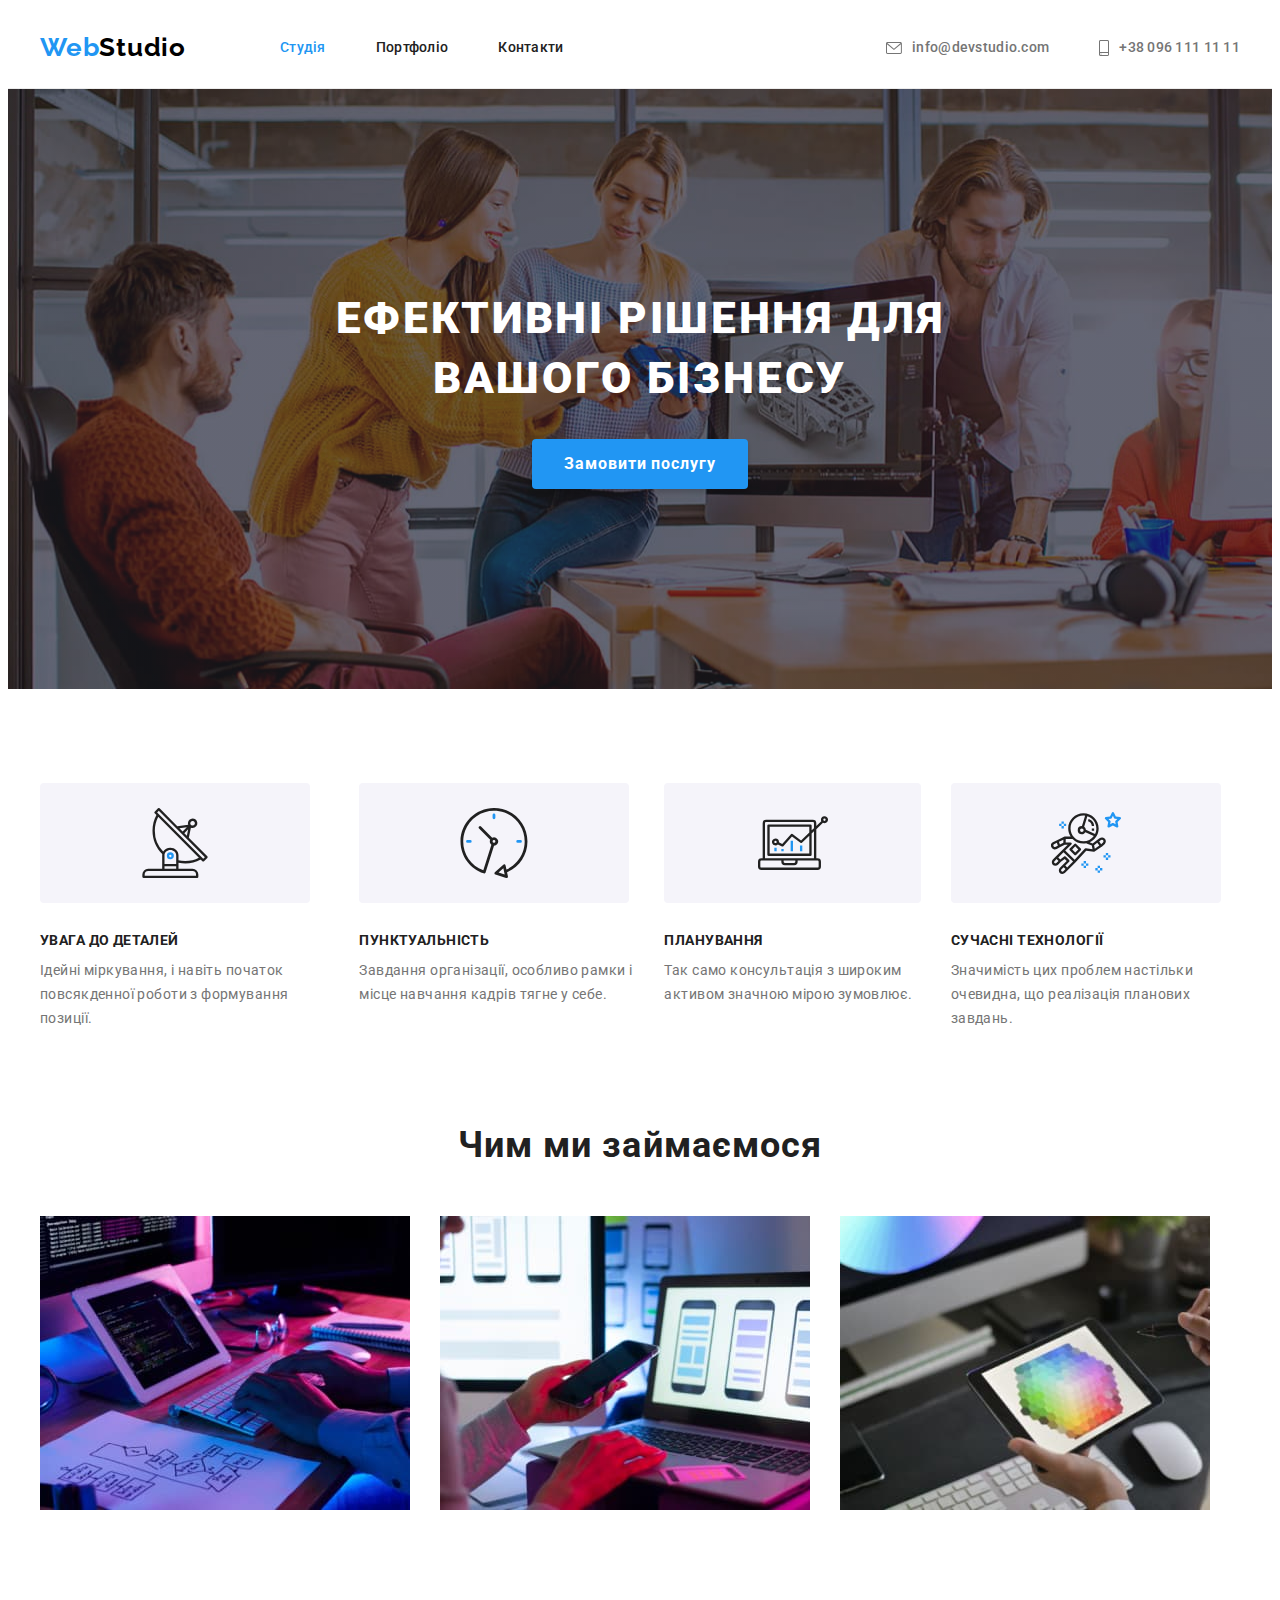
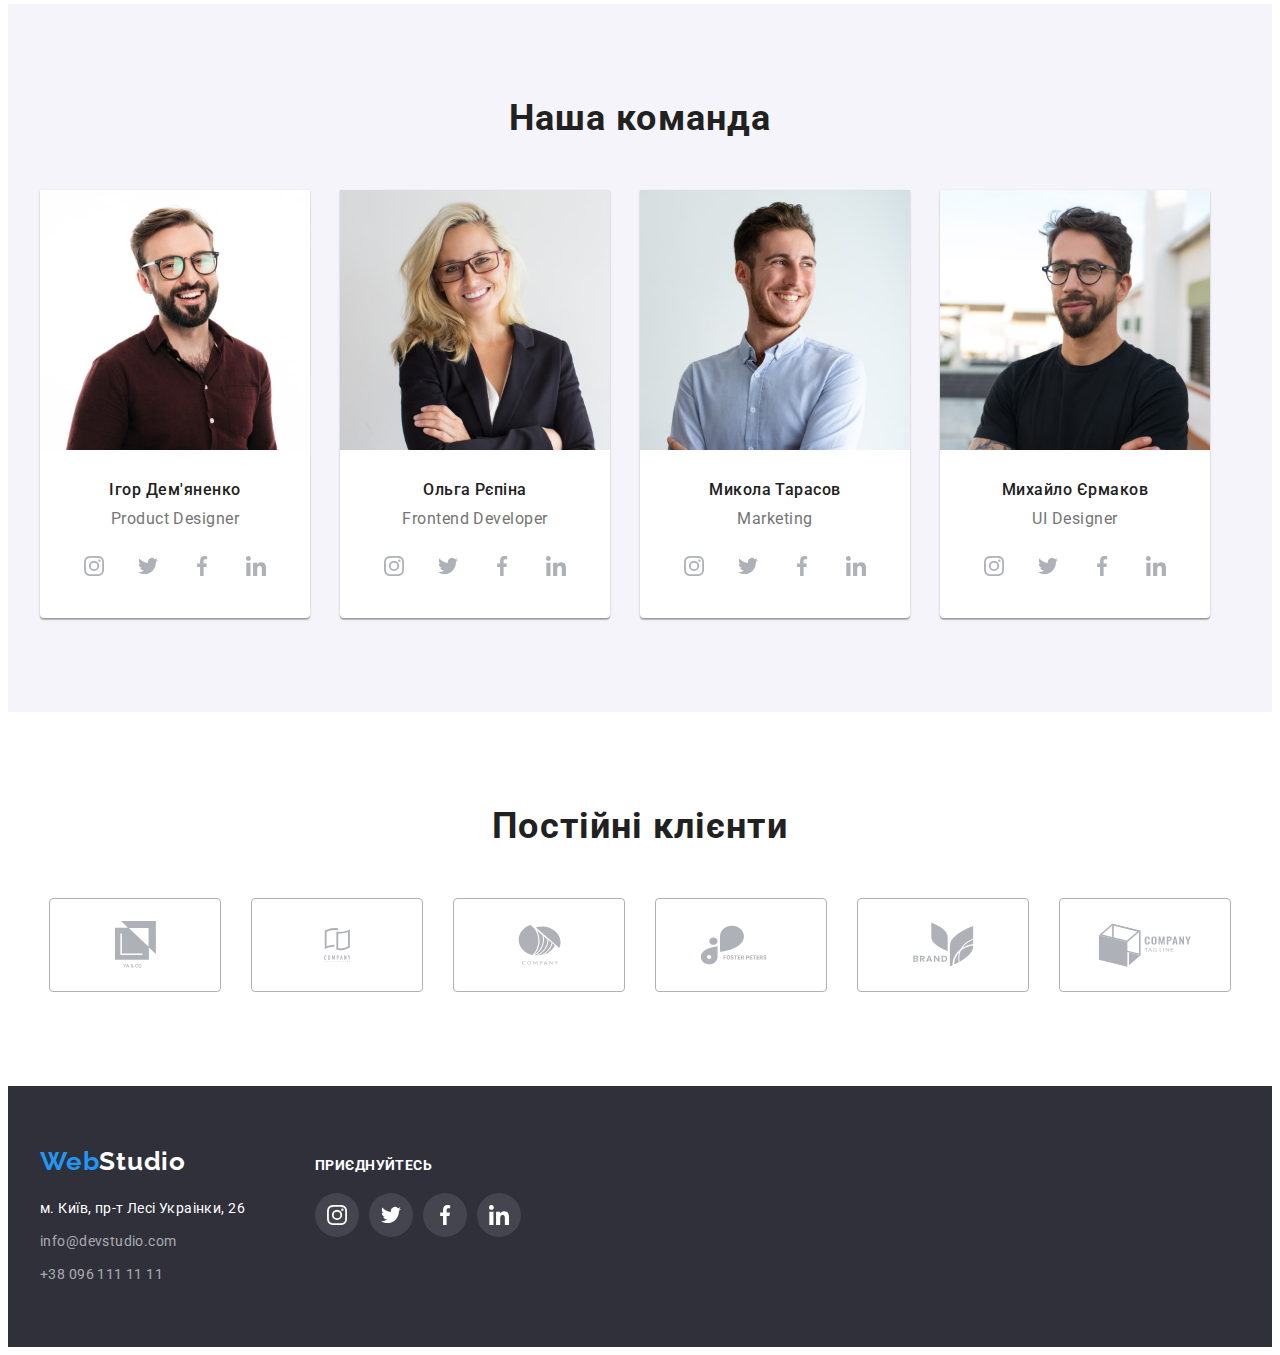
==== index.html @ 43984921 "Initial commit" ====
<!DOCTYPE html>
<html lang="uk">
  <head>
    <meta charset="UTF-8" />
    <meta http-equiv="X-UA-Compatible" content="IE=edge" />
    <meta name="viewport" content="width=device-width, initial-scale=1.0" />
    <link
      rel="stylesheet"
      href="https://cdnjs.cloudflare.com/ajax/libs/modern-normalize/1.1.0/modern-normalize.min.css"
      integrity="sha512-wpPYUAdjBVSE4KJnH1VR1HeZfpl1ub8YT/NKx4PuQ5NmX2tKuGu6U/JRp5y+Y8XG2tV+wKQpNHVUX03MfMFn9Q=="
      crossorigin="anonymous"
      referrerpolicy="no-referrer"
    />
    <link rel="preconnect" href="https://fonts.googleapis.com" />
    <link rel="preconnect" href="https://fonts.gstatic.com" crossorigin />
    <link
      href="https://fonts.googleapis.com/css2?family=Raleway:wght@700&family=Roboto:wght@400;500;700&display=swap"
      rel="stylesheet"
    />

    <link rel="stylesheet" href="css/styles.css" />
    <title>Portfolio</title>
  </head>
  <body>
    <header class="header">
      <div class="container">
        <div class="header-container">
          <nav class="nav">
            <a href="./index.html" class="logo logo-header">
              Web<span class="header-logo-text">Studio</span>
            </a>
            <ul class="nav-list">
              <li class="nav-item">
                <a href="./index.html" class="nav-link nav-link-current"
                  >Студія</a
                >
              </li>
              <li class="nav-item">
                <a href="./portfolio.html" class="nav-link">Портфоліо</a>
              </li>
              <li class="nav-item">
                <a href="#" class="nav-link">Контакти</a>
              </li>
            </ul>
          </nav>
          <ul class="header-contacts nav-list">
            <li class="nav-item">
              <a href="mailto:info@devstudio.com" class="nav-contacts-email">
                <svg class="icon-contacts" width="16" height="12">
                  <use href="./images/icons.svg#icon-envelope"></use>
                </svg>
                info@devstudio.com
              </a>
            </li>
            <li class="nav-item">
              <a href="tel:+380961111111" class="nav-contacts-tel">
                <svg class="icon-contacts" width="10" height="16">
                  <use href="./images/icons.svg#icon-smartphone"></use>
                </svg>
                +38 096 111 11 11
              </a>
            </li>
          </ul>
        </div>
      </div>
    </header>
    <main>
      <section class="hero">
        <div class="hero-wrap section">
          <div class="container">
            <div class="hero-container">
              <h1 class="hero-title">Ефективні рішення для вашого бізнесу</h1>
              <button type="button" class="hero-button">
                Замовити послугу
              </button>
            </div>
          </div>
        </div>
      </section>
      <section class="advantages section">
        <div class="container">
          <h2 class="visually-hidden">Наші переваги</h2>
          <ul class="advantages-list">
            <li class="advantages-item">
              <div class="wrap-icon">
                <svg class="advantages-icon" width="70px" height="70px">
                  <use href="./images/icons.svg#icon-antenna"></use>
                </svg>
              </div>
              <h3 class="advantages-subtitle">УВАГА ДО ДЕТАЛЕЙ</h3>
              <p class="advantages-description">
                Ідейні міркування, і навіть початок повсякденної роботи з
                формування позиції.
              </p>
            </li>
            <li class="advantages-item">
              <div class="wrap-icon">
                <svg class="advantages-icon" width="70px" height="70px">
                  <use href="./images/icons.svg#icon-clock"></use>
                </svg>
              </div>
              <h3 class="advantages-subtitle">ПУНКТУАЛЬНІСТЬ</h3>
              <p class="advantages-description">
                Завдання організації, особливо рамки і місце навчання кадрів
                тягне у себе.
              </p>
            </li>
            <li class="advantages-item">
              <div class="wrap-icon">
                <svg class="advantages-icon" width="70px" height="70px">
                  <use href="./images/icons.svg#icon-diagram"></use>
                </svg>
              </div>
              <h3 class="advantages-subtitle">ПЛАНУВАННЯ</h3>
              <p class="advantages-description">
                Так само консультація з широким активом значною мірою зумовлює.
              </p>
            </li>
            <li class="advantages-item">
              <div class="wrap-icon">
                <svg class="advantages-icon" width="70px" height="70px">
                  <use href="./images/icons.svg#icon-astronaut"></use>
                </svg>
              </div>
              <h3 class="advantages-subtitle">СУЧАСНІ ТЕХНОЛОГІЇ</h3>
              <p class="advantages-description">
                Значимість цих проблем настільки очевидна, що реалізація
                планових завдань.
              </p>
            </li>
          </ul>
        </div>
      </section>
      <section class="services section">
        <div class="container">
          <h2 class="services-title">Чим ми займаємося</h2>
          <ul class="services-list">
            <li class="services-item">
              <img src="images/box-1.jpg" alt="our services" width="370" />
            </li>
            <li class="services-item">
              <img src="images/box-2.jpg" alt="our services" width="370" />
            </li>
            <li class="services-item">
              <img src="images/box-3.jpg" alt="our services" width="370" />
            </li>
          </ul>
        </div>
      </section>
      <section class="team section">
        <div class="container">
          <h2 class="team-title">Наша команда</h2>
          <ul class="team-list">
            <li class="team-item">
              <img
                class="team-member-picture"
                src="images/Igor.jpg"
                alt="Ігор Дем'яненко"
                width="270"
              />
              <div class="team-wrap">
                <h3 class="team-member">Ігор Дем'яненко</h3>
                <p class="team-member-position">Product Designer</p>
                <ul class="team-social">
                  <li class="team-social__item">
                    <a class="team-social__link" href="#" target="_blank">
                      <svg class="team-icon" height="20" width="20">
                        <use href="./images/icons.svg#icon-instagram"></use>
                      </svg>
                    </a>
                  </li>
                  <li class="team-social__item">
                    <a class="team-social__link" href="#" target="_blank">
                      <svg class="team-icon" height="20" width="20">
                        <use href="./images/icons.svg#icon-twitter"></use>
                      </svg>
                    </a>
                  </li>
                  <li class="team-social__item">
                    <a class="team-social__link" href="#" target="_blank">
                      <svg class="team-icon" height="20" width="20">
                        <use href="./images/icons.svg#icon-facebook"></use>
                      </svg>
                    </a>
                  </li>
                  <li class="team-social__item">
                    <a class="team-social__link" href="#" target="_blank">
                      <svg class="team-icon" height="20" width="20">
                        <use href="./images/icons.svg#icon-linkedin"></use>
                      </svg>
                    </a>
                  </li>
                </ul>
              </div>
            </li>
            <li class="team-item">
              <img
                class="team-member-picture"
                src="images/Olga.jpg"
                alt="Ольга Рєпіна"
                width="270"
              />
              <div class="team-wrap">
                <h3 class="team-member">Ольга Рєпіна</h3>
                <p class="team-member-position">Frontend Developer</p>
                <ul class="team-social">
                  <li class="team-social__item">
                    <a class="team-social__link" href="#" target="_blank">
                      <svg class="team-icon" height="20" width="20">
                        <use href="./images/icons.svg#icon-instagram"></use>
                      </svg>
                    </a>
                  </li>
                  <li class="team-social__item">
                    <a class="team-social__link" href="#" target="_blank">
                      <svg class="team-icon" height="20" width="20">
                        <use href="./images/icons.svg#icon-twitter"></use>
                      </svg>
                    </a>
                  </li>
                  <li class="team-social__item">
                    <a class="team-social__link" href="#" target="_blank">
                      <svg class="team-icon" height="20" width="20">
                        <use href="./images/icons.svg#icon-facebook"></use>
                      </svg>
                    </a>
                  </li>
                  <li class="team-social__item">
                    <a class="team-social__link" href="#" target="_blank">
                      <svg class="team-icon" height="20" width="20">
                        <use href="./images/icons.svg#icon-linkedin"></use>
                      </svg>
                    </a>
                  </li>
                </ul>
              </div>
            </li>
            <li class="team-item">
              <img
                class="team-member-picture"
                src="images/Mykola.jpg"
                alt="Микола Тарасов"
                width="270"
              />
              <div class="team-wrap">
                <h3 class="team-member">Микола Тарасов</h3>
                <p class="team-member-position">Marketing</p>
                <ul class="team-social">
                  <li class="team-social__item">
                    <a class="team-social__link" href="#" target="_blank">
                      <svg class="team-icon" height="20" width="20">
                        <use href="./images/icons.svg#icon-instagram"></use>
                      </svg>
                    </a>
                  </li>
                  <li class="team-social__item">
                    <a class="team-social__link" href="#" target="_blank">
                      <svg class="team-icon" height="20" width="20">
                        <use href="./images/icons.svg#icon-twitter"></use>
                      </svg>
                    </a>
                  </li>
                  <li class="team-social__item">
                    <a class="team-social__link" href="#" target="_blank">
                      <svg class="team-icon" height="20" width="20">
                        <use href="./images/icons.svg#icon-facebook"></use>
                      </svg>
                    </a>
                  </li>
                  <li class="team-social__item">
                    <a class="team-social__link" href="#" target="_blank">
                      <svg class="team-icon" height="20" width="20">
                        <use href="./images/icons.svg#icon-linkedin"></use>
                      </svg>
                    </a>
                  </li>
                </ul>
              </div>
            </li>
            <li class="team-item">
              <img
                class="team-member-picture"
                src="images/Mykhailo.jpg"
                alt="Михайло Єрмаков"
                width="270"
              />
              <div class="team-wrap">
                <h3 class="team-member">Михайло Єрмаков</h3>
                <p class="team-member-position">UI Designer</p>
                <ul class="team-social">
                  <li class="team-social__item">
                    <a class="team-social__link" href="#" target="_blank">
                      <svg class="team-icon" height="20" width="20">
                        <use href="./images/icons.svg#icon-instagram"></use>
                      </svg>
                    </a>
                  </li>
                  <li class="team-social__item">
                    <a class="team-social__link" href="#" target="_blank">
                      <svg class="team-icon" height="20" width="20">
                        <use href="./images/icons.svg#icon-twitter"></use>
                      </svg>
                    </a>
                  </li>
                  <li class="team-social__item">
                    <a class="team-social__link" href="#" target="_blank">
                      <svg class="team-icon" height="20" width="20">
                        <use href="./images/icons.svg#icon-facebook"></use>
                      </svg>
                    </a>
                  </li>
                  <li class="team-social__item">
                    <a class="team-social__link" href="#" target="_blank">
                      <svg class="team-icon" height="20" width="20">
                        <use href="./images/icons.svg#icon-linkedin"></use>
                      </svg>
                    </a>
                  </li>
                </ul>
              </div>
            </li>
          </ul>
        </div>
      </section>
      <section class="clients section">
        <div class="container">
          <h2 class="clients-title">Постійні клієнти</h2>
          <ul class="clients-list">
            <li class="clients-item">
              <a class="clients-link" href="#" target="_blank">
                <svg class="clients-icon" width="41px" height="47px">
                  <use href="./images/icons.svg#icon-logo-1"></use>
                </svg>
              </a>
            </li>
            <li class="clients-item">
              <a class="clients-link" href="#" target="_blank">
                <svg class="clients-icon" width="39px" height="34px">
                  <use href="./images/icons.svg#icon-logo-2"></use>
                </svg>
              </a>
            </li>
            <li class="clients-item">
              <a class="clients-link" href="#" target="_blank">
                <svg class="clients-icon" width="43px" height="43px">
                  <use href="./images/icons.svg#icon-logo-3"></use>
                </svg>
              </a>
            </li>
            <li class="clients-item">
              <a class="clients-link" href="#" target="_blank">
                <svg class="clients-icon" width="85px" height="40px">
                  <use href="./images/icons.svg#icon-logo-4"></use>
                </svg>
              </a>
            </li>
            <li class="clients-item">
              <a class="clients-link" href="#" target="_blank">
                <svg class="clients-icon" width="63px" height="45px">
                  <use href="./images/icons.svg#icon-logo-5"></use>
                </svg>
              </a>
            </li>
            <li class="clients-item">
              <a class="clients-link" href="#" target="_blank">
                <svg class="clients-icon" width="94px" height="44px">
                  <use href="./images/icons.svg#icon-logo-6"></use>
                </svg>
              </a>
            </li>
          </ul>
        </div>
      </section>
    </main>
    <footer class="footer">
      <div class="container">
        <div class="footer-wrap">
          <div class="address-wrap">
            <a href="./index.html" class="logo">
              Web<span class="footer-logo-text">Studio</span>
            </a>
            <address class="address">
              <ul class="address-list">
                <li class="address-item">
                  <a
                    href="https://goo.gl/maps/CPtrU1FHBa2aNyZL9"
                    target="_blank"
                    rel="noopener noreferrer nofollow"
                    class="address-link"
                    >м. Київ, пр-т Лесі Украінки, 26</a
                  >
                </li>
                <li class="address-item">
                  <a href="mailto:info@devstudio.com" class="address-link-email"
                    >info@devstudio.com</a
                  >
                </li>
                <li class="address-item">
                  <a href="tel:+380961111111" class="address-link-tel"
                    >+38 096 111 11 11</a
                  >
                </li>
              </ul>
            </address>
          </div>
          <div class="subscribe">
            <p class="subscribe-subtitle">приєднуйтесь</p>
            <ul class="footer-social">
              <li class="footer-social__item">
                <a class="footer-social__link" href="#" target="_blank">
                  <svg class="footer-social__icon" height="20" width="20">
                    <use href="./images/icons.svg#icon-instagram"></use>
                  </svg>
                </a>
              </li>
              <li class="footer-social__item">
                <a class="footer-social__link" href="#" target="_blank">
                  <svg class="footer-social__icon" height="20" width="20">
                    <use href="./images/icons.svg#icon-twitter"></use>
                  </svg>
                </a>
              </li>
              <li class="footer-social__item">
                <a class="footer-social__link" href="#" target="_blank">
                  <svg class="footer-social__icon" height="20" width="20">
                    <use href="./images/icons.svg#icon-facebook"></use>
                  </svg>
                </a>
              </li>
              <li class="footer-social__item">
                <a class="footer-social__link" href="#" target="_blank">
                  <svg class="footer-social__icon" height="20" width="20">
                    <use href="./images/icons.svg#icon-linkedin"></use>
                  </svg>
                </a>
              </li>
            </ul>
          </div>
        </div>
      </div>
    </footer>
  </body>
</html>
---- css/styles.css ----
:root {
  --logo-color: #000;
  --text-color: #212121;
  --link-color: #2196f3;
  --button-color: #188ce8;
  --primary-white-color: #ffffff;
  --primary-text-color: #757575;
  --primary-background-color: #f5f4fa;
  --secondary-backgroung-color: #2f303a;

  /* icons colors */
  --icons-color: #afb1b8;
  --icons-bg-color: #2196f3;
  --icons-hover-color: #fff;

  /*  */
  --items: 3;
  --indent: 30px;
}

ul {
  list-style: none;
  padding: 0;
  margin: 0;
}
a {
  text-decoration: none;
  color: inherit;
}
h1,
h2,
h3,
h4,
h5,
h6 {
  margin: 0;
}
p {
  margin: 0;
}
address {
  font-style: normal;
}
button {
  font-family: inherit;
  padding: 0;
  margin: 0;
}
img {
  display: block;
  max-width: 100%;
  height: auto;
}

/* Body */
body {
  color: var(--text-color);
  background-color: var(--primary-white-color);
  font-family: "Roboto", sans-serif;
}

.container {
  max-width: 1200px;
  width: 100%;
  margin-left: auto;
  margin-right: auto;
  padding-left: 15px;
  padding-right: 15px;
}

.section {
  padding-top: 94px;
  padding-bottom: 94px;
}

/* header for index.html and portfolio.html */
.header {
  border-bottom: 1px solid #ececec;
}

.header-container {
  display: flex;
  align-items: center;
}

/* logo */

.logo-header {
  margin-right: 94px;
  padding-top: 24px;
  padding-bottom: 25px;
}

.logo {
  font-family: "Raleway", sans-serif;
  font-weight: 700;
  font-size: 26px;
  line-height: 1.2;
  letter-spacing: 0.03em;
  text-decoration: none;
  color: var(--link-color);
}
.header-logo-text {
  color: var(--logo-color);
}

/* navigation  */
.nav {
  display: flex;
  align-items: center;
}

.nav-list {
  display: flex;
}

.nav-item:not(:last-child) {
  margin-right: 50px;
}

.nav-item a:hover,
.nav-item a:focus {
  color: var(--link-color);
}

.nav-link {
  display: inline-block;
  padding-top: 32px;
  padding-bottom: 32px;

  font-weight: 500;
  font-size: 14px;
  line-height: 1.14;
  letter-spacing: 0.02em;
  text-decoration: none;
  color: var(--text-color);
}

.nav-link-current {
  color: #2196f3;
}

/* header contacts */
.header-contacts {
  margin-left: auto;
}

.nav-contacts-email,
.nav-contacts-tel {
  display: flex;
  align-items: center;
  padding-top: 32px;
  padding-bottom: 32px;
  font-weight: 500;
  font-size: 14px;
  line-height: 1.14;
  letter-spacing: 0.02em;
  text-decoration: none;
  color: var(--primary-text-color);
}

.icon-contacts {
  margin-right: 10px;
  fill: currentColor;
}

/* index.html main */

/* section 1 - hero */

.hero-wrap {
  max-width: 1600px;
  margin-left: auto;
  margin-right: auto;
  background: linear-gradient(
      to right,
      rgba(47, 48, 58, 0.4),
      rgba(47, 48, 58, 0.4)
    ),
    url(../images/bg-img.jpg), var(--secondary-backgroung-color);
}

.hero .section {
  padding-top: 200px;
  padding-bottom: 200px;
}

.hero-container {
  max-width: 700px;
  margin-left: auto;
  margin-right: auto;
  text-align: center;
}

.hero-title {
  font-size: 44px;
  font-weight: 900;
  line-height: 1.36;
  letter-spacing: 0.06em;
  text-align: center;
  text-transform: uppercase;
  color: var(--primary-white-color);
  margin-bottom: 30px;
}

.hero-button {
  width: 216px;
  height: 50px;
  background: var(--link-color);
  box-shadow: 0px 4px 4px rgba(0, 0, 0, 0.15);
  border: none;
  border-radius: 4px;
  font-size: 16px;
  font-weight: 700;
  line-height: 1.88;
  letter-spacing: 0.06em;
  text-align: center;
  color: var(--primary-white-color);
  cursor: pointer;
}

.hero-button:hover,
.hero-button:focus {
  background: var(--button-color);
}

/* section 2 - advantages */
.visually-hidden {
  position: absolute;
  white-space: nowrap;
  width: 1px;
  height: 1px;
  overflow: hidden;
  border: 0;
  padding: 0;
  clip: rect(0 0 0 0);
  clip-path: inset(50%);
  margin: -1px;
}

.advantages-list {
  display: flex;
  gap: 30px;
}

/* .advantages-item:not(:last-child) {
  margin-right: 30px;
} */

.advantages .wrap-icon {
  display: flex;
  justify-content: center;
  align-items: center;
  max-width: 270px;
  height: 120px;
  background-color: #f5f4fa;
  border-radius: 4px;
  margin-bottom: 30px;
}

.advantages-subtitle {
  font-size: 14px;
  font-weight: 700;
  line-height: 1.14;
  letter-spacing: 0.03em;
  text-align: left;
  margin-bottom: 10px;
}

.advantages-description {
  font-size: 14px;
  line-height: 1.71;
  letter-spacing: 0.03em;
  color: var(--primary-text-color);
}

/* section 3 - services */
.services.section {
  padding-top: 0;
}
.services-title,
.team-title,
.clients-title {
  font-weight: 700;
  font-size: 36px;
  line-height: 1.16;
  text-align: center;
  letter-spacing: 0.03em;
}

.services-title {
  margin-bottom: 50px;
}

.services-list {
  display: flex;
}

.services-item:not(:last-child) {
  margin-right: 30px;
}

/* section 4 - team */
.team {
  background: var(--primary-background-color);
}

.team-title {
  margin-bottom: 50px;
}
.team-list {
  display: flex;
}

.team-item {
  background-color: #ffffff;
  box-shadow: 0px 1px 3px rgba(0, 0, 0, 0.12), 0px 1px 1px rgba(0, 0, 0, 0.14),
    0px 2px 1px rgba(0, 0, 0, 0.2);
  border-radius: 0px 0px 4px 4px;
}

.team-item:not(:last-child) {
  margin-right: 30px;
}

.team-wrap {
  padding-top: 30px;
  padding-bottom: 30px;
}

.team-member {
  font-weight: 500;
  font-size: 16px;
  line-height: 1.19;
  text-align: center;
  letter-spacing: 0.03em;
  margin-bottom: 10px;
}

.team-member-position {
  margin-bottom: 16px;
  font-size: 16px;
  line-height: 1.19;
  text-align: center;
  letter-spacing: 0.03em;
  color: var(--primary-text-color);
}

.team-social {
  display: flex;
  justify-content: center;
}

.team-social__item:not(:last-child) {
  margin-right: 10px;
}

.team-social__link {
  display: flex;
  justify-content: center;
  align-items: center;
  width: 44px;
  height: 44px;
  border-radius: 50%;
  color: var(--icons-color);
}

.team-social__link:hover,
.team-social__link:focus {
  background-color: var(--icons-bg-color);
  color: var(--icons-hover-color);
}

.team-icon {
  fill: currentColor;
}

/* section 5 - our clients */

.clients-list {
  display: flex;
  justify-content: center;
  gap: 30px;
}

.clients-title {
  margin-bottom: 50px;
}

.clients-link {
  display: flex;
  justify-content: center;
  align-items: center;
  width: 170px;
  height: 92px;
  color: var(--icons-color);
  border: 1px solid #afb1b8;
  border-radius: 4px;
}

.clients-link:hover,
.clients-link:focus {
  color: var(--icons-bg-color);
  border: 1px solid var(--icons-bg-color);
}

.clients-icon {
  fill: currentColor;
}

/* footer for index.html and portfolio.html */

.footer {
  background-color: var(--secondary-backgroung-color);
  padding-top: 60px;
  padding-bottom: 60px;
}

.footer-wrap {
  display: flex;
  align-items: baseline;
}

.footer .address-wrap {
  margin-right: 70px;
}

.footer .logo {
  display: inline-block;
  margin-bottom: 20px;
}

.footer-logo-text {
  color: var(--primary-white-color);
}

.address-item:not(:last-child) {
  margin-bottom: 9px;
}

.address-link {
  font-size: 14px;
  line-height: 1.71;
  letter-spacing: 0.03em;
  color: var(--primary-white-color);
  text-decoration: none;
  font-style: normal;
}

.address-link-email,
.address-link-tel {
  font-size: 14px;
  line-height: 1.71;
  letter-spacing: 0.03em;
  color: rgba(255, 255, 255, 0.6);
  text-decoration: none;
  font-style: normal;
}

.address-item a:hover,
.address-item a:focus {
  color: var(--link-color);
}

/* footer - subscribe */

.footer .subscribe-subtitle {
  font-family: "Roboto";
  font-weight: 700;
  font-size: 14px;
  line-height: 16px;
  letter-spacing: 0.03em;
  text-transform: uppercase;
  color: var(--primary-white-color);
  margin-bottom: 20px;
}

.footer-social {
  display: flex;
  justify-content: center;
}

.footer-social__item:not(:last-child) {
  margin-right: 10px;
}

.footer-social__link {
  display: flex;
  justify-content: center;
  align-items: center;
  width: 44px;
  height: 44px;
  border-radius: 50%;
  color: var(--primary-white-color);
  background: rgba(255, 255, 255, 0.1);
}

.footer-social__link:hover,
.footer-social__link:focus {
  background-color: var(--icons-bg-color);
  color: var(--icons-hover-color);
}

.footer-social__icon {
  fill: currentColor;
}

/*  */
/* portfolio.html styles  */
/*  */

/* portfolio filter */

.filter {
  display: flex;
  justify-content: center;
  margin-bottom: 50px;
}

.filter-item:not(:last-child) {
  margin-right: 8px;
}

.filter-button {
  font-family: inherit;
  background: var(--primary-background-color);
  border: none;
  border-radius: 4px;
  font-weight: 500;
  font-size: 16px;
  line-height: 1.63;
  text-align: center;
  letter-spacing: 0.03em;
  cursor: pointer;
  padding: 6px 22px;
}

.filter-button:hover,
.filter-button:focus {
  color: var(--primary-white-color);
  background: var(--link-color);
  box-shadow: 0px 3px 1px rgba(0, 0, 0, 0.1), 0px 1px 2px rgba(0, 0, 0, 0.08),
    0px 2px 2px rgba(0, 0, 0, 0.12);
  border-radius: 4px;
}

/* portfolio examples */

.portfolio-examples {
  display: flex;
  flex-wrap: wrap;
  gap: var(--indent);
}
.portfolio-item {
  flex-basis: calc((100% - var(--indent) * (var(--items)-1)) / var(--items));
}
.portfolio-item:hover,
.portfolio-item:focus {
  background: var(--primary-white-color);
  box-shadow: 0px 1px 1px rgba(0, 0, 0, 0.12), 0px 4px 4px rgba(0, 0, 0, 0.06),
    1px 4px 6px rgba(0, 0, 0, 0.16);
}

.portfolio-text {
  padding-top: 20px;
  padding-bottom: 20px;
  padding-left: 24px;
  border: 1px solid #eeeeee;
}

.portfolio-subtitle {
  font-weight: 700;
  font-size: 18px;
  line-height: 2;
  letter-spacing: 0.06em;
  margin-bottom: 4px;
}

.portfolio-description {
  font-size: 16px;
  line-height: 1.88;
  letter-spacing: 0.03em;
  color: var(--primary-text-color);
}
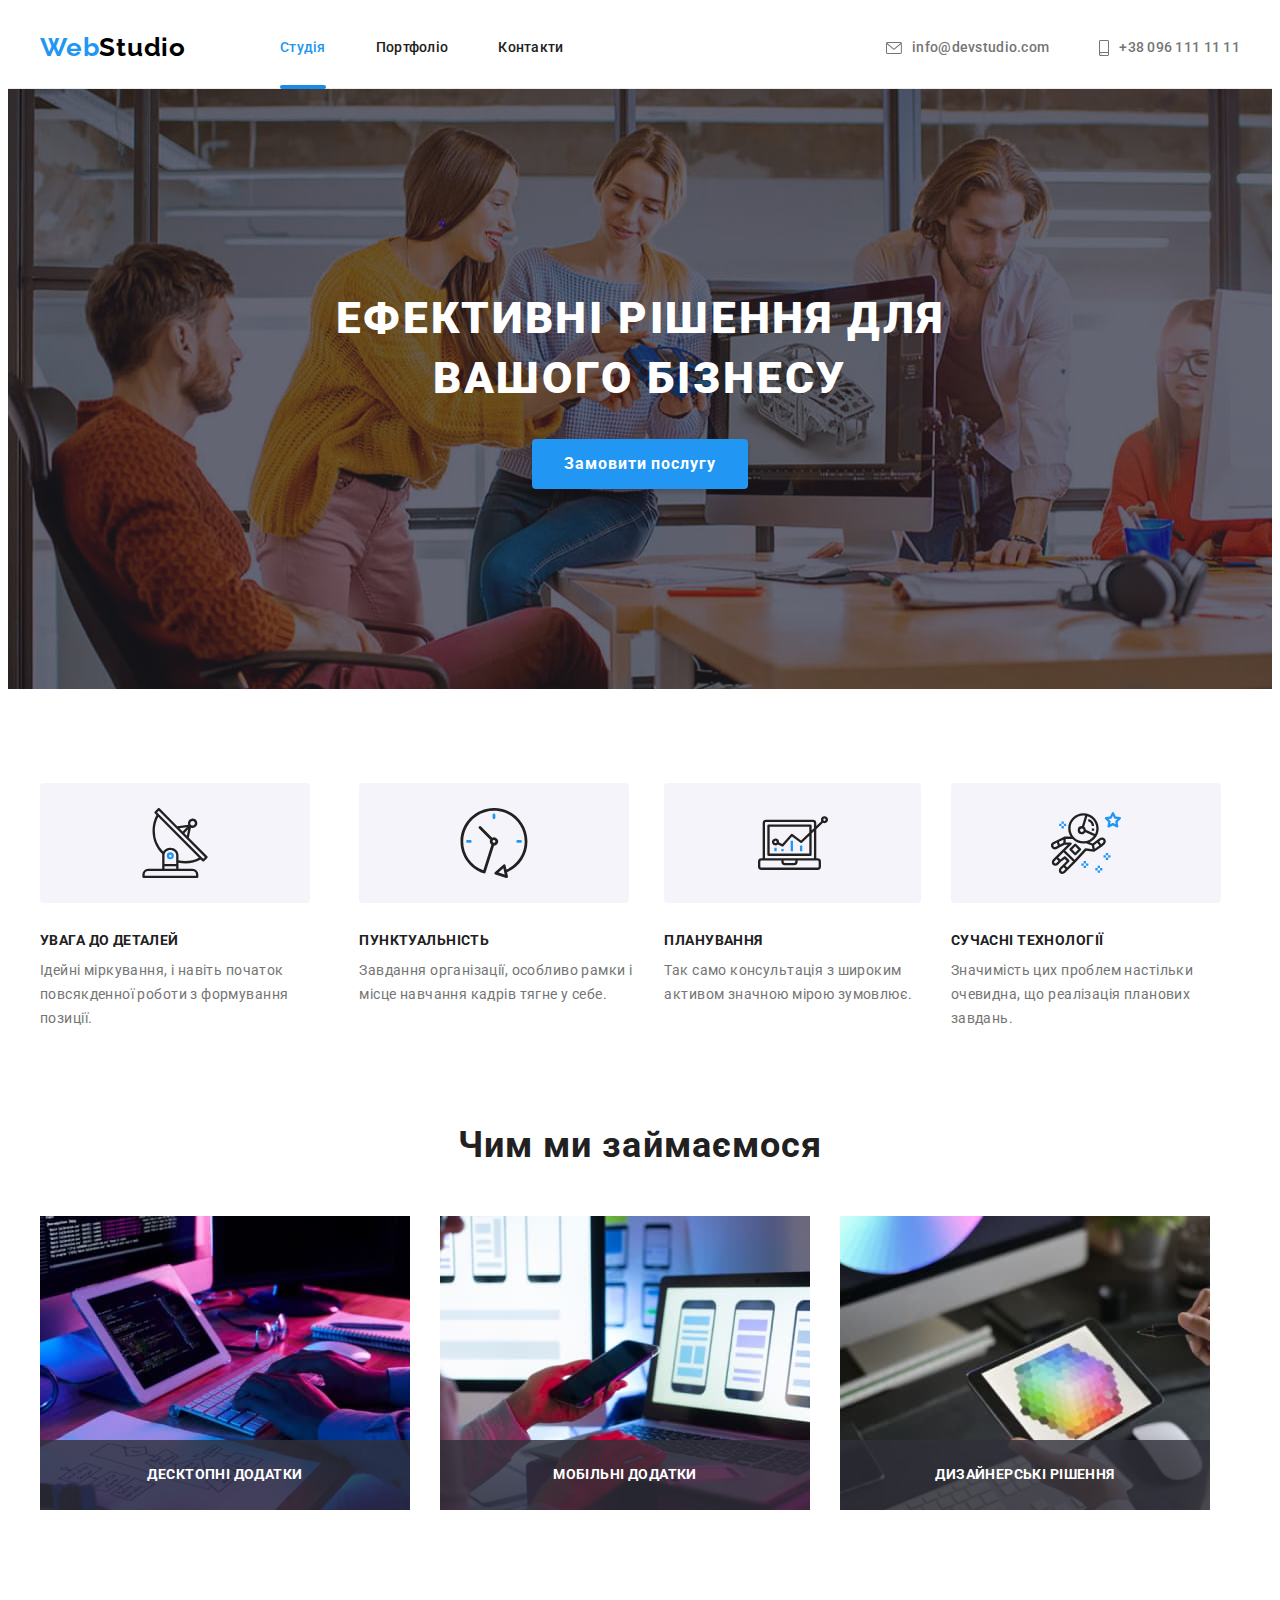
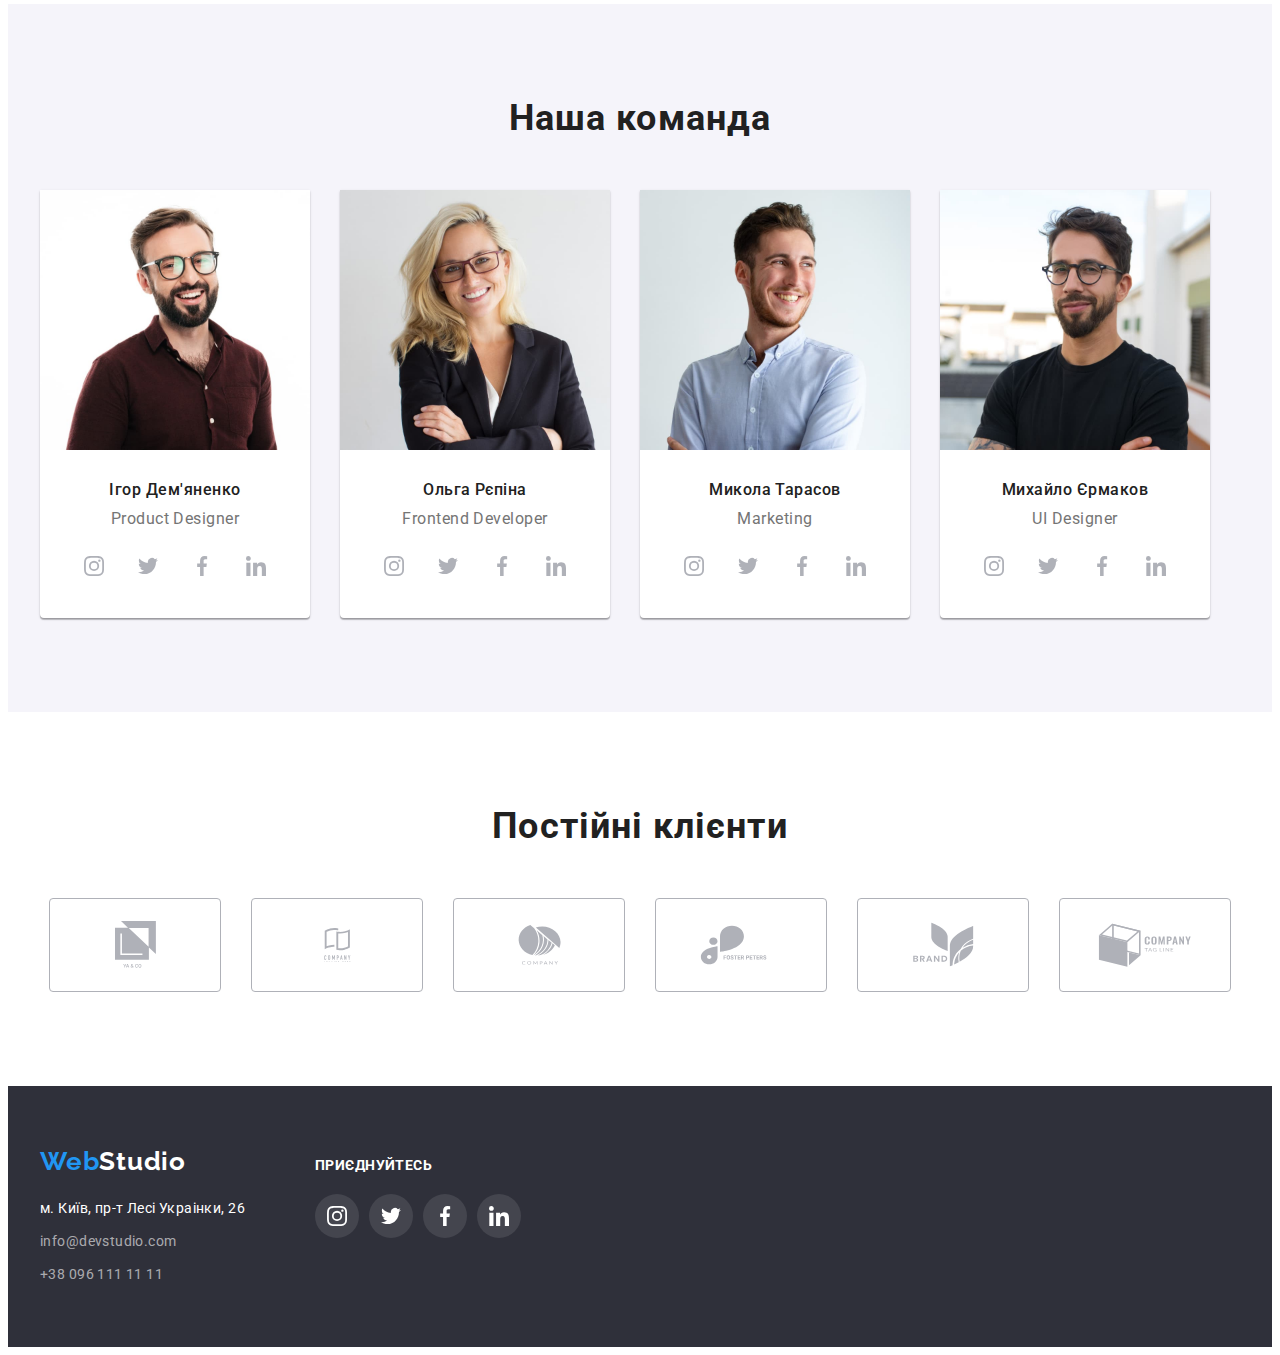
==== commit 95da47f5: "added transition to hover" ====
--- a/index.html
+++ b/index.html
@@ -22,6 +22,7 @@
     <title>Portfolio</title>
   </head>
   <body>
+    <!-- HEADER -->
     <header class="header">
       <div class="container">
         <div class="header-container">
@@ -64,7 +65,9 @@
         </div>
       </div>
     </header>
+    <!-- MAIN -->
     <main>
+      <!-- SECTION HERO -->
       <section class="hero">
         <div class="hero-wrap section">
           <div class="container">
@@ -77,6 +80,7 @@
           </div>
         </div>
       </section>
+      <!-- SECTION ADVANTAGES -->
       <section class="advantages section">
         <div class="container">
           <h2 class="visually-hidden">Наші переваги</h2>
@@ -131,22 +135,33 @@
           </ul>
         </div>
       </section>
+      <!-- SECTION SERVICES -->
       <section class="services section">
         <div class="container">
           <h2 class="services-title">Чим ми займаємося</h2>
           <ul class="services-list">
             <li class="services-item">
-              <img src="images/box-1.jpg" alt="our services" width="370" />
+              <div class="services-thumb">
+                <img src="images/box-1.jpg" alt="our services" width="370" />
+                <p class="services-description">Десктопні додатки</p>
+              </div>
             </li>
             <li class="services-item">
-              <img src="images/box-2.jpg" alt="our services" width="370" />
+              <div class="services-thumb">
+                <img src="images/box-2.jpg" alt="our services" width="370" />
+                <p class="services-description">Мобільні додатки</p>
+              </div>
             </li>
             <li class="services-item">
-              <img src="images/box-3.jpg" alt="our services" width="370" />
+              <div class="services-thumb">
+                <img src="images/box-3.jpg" alt="our services" width="370" />
+                <p class="services-description">Дизайнерські рішення</p>
+              </div>
             </li>
           </ul>
         </div>
       </section>
+      <!-- SECTION TEAM MEMBERS -->
       <section class="team section">
         <div class="container">
           <h2 class="team-title">Наша команда</h2>
@@ -322,6 +337,7 @@
           </ul>
         </div>
       </section>
+      <!-- SECTION OUR CLIENTS -->
       <section class="clients section">
         <div class="container">
           <h2 class="clients-title">Постійні клієнти</h2>
@@ -372,6 +388,7 @@
         </div>
       </section>
     </main>
+    <!-- FOOTER -->
     <footer class="footer">
       <div class="container">
         <div class="footer-wrap">
--- a/css/styles.css
+++ b/css/styles.css
@@ -16,6 +16,9 @@
   /*  */
   --items: 3;
   --indent: 30px;
+
+  /* animation */
+  --animation: 250ms cubic-bezier(0.4, 0, 0.2, 1);
 }
 
 ul {
@@ -118,6 +121,11 @@
   margin-right: 50px;
 }
 
+.nav-item {
+  position: relative;
+  transition: color var(--animation);
+}
+
 .nav-item a:hover,
 .nav-item a:focus {
   color: var(--link-color);
@@ -138,6 +146,17 @@
 
 .nav-link-current {
   color: #2196f3;
+}
+
+.nav-link-current::after {
+  content: "";
+  position: absolute;
+  bottom: -1px;
+  display: block;
+  width: 100%;
+  height: 4px;
+  border-radius: 2px;
+  background-color: var(--button-color);
 }
 
 /* header contacts */
@@ -217,6 +236,7 @@
   text-align: center;
   color: var(--primary-white-color);
   cursor: pointer;
+  transition: background var(--animation);
 }
 
 .hero-button:hover,
@@ -300,6 +320,30 @@
   margin-right: 30px;
 }
 
+.services-thumb {
+  position: relative;
+}
+
+.services-description {
+  position: absolute;
+  left: 0;
+  bottom: 0;
+  width: 100%;
+
+  padding-top: 27px;
+  padding-bottom: 27px;
+
+  font-family: "Roboto";
+  font-weight: 700;
+  font-size: 14px;
+  line-height: 1.14;
+  text-align: center;
+  letter-spacing: 0.03em;
+  text-transform: uppercase;
+  color: var(--primary-white-color);
+  background: rgba(47, 48, 58, 0.8);
+}
+
 /* section 4 - team */
 .team {
   background: var(--primary-background-color);
@@ -363,6 +407,7 @@
   height: 44px;
   border-radius: 50%;
   color: var(--icons-color);
+  transition: background-color var(--animation), color var(--animation);
 }
 
 .team-social__link:hover,
@@ -396,6 +441,7 @@
   color: var(--icons-color);
   border: 1px solid #afb1b8;
   border-radius: 4px;
+  transition: color var(--animation);
 }
 
 .clients-link:hover,
@@ -457,6 +503,10 @@
   font-style: normal;
 }
 
+.address-item a {
+  transition: color var(--animation);
+}
+
 .address-item a:hover,
 .address-item a:focus {
   color: var(--link-color);
@@ -468,7 +518,7 @@
   font-family: "Roboto";
   font-weight: 700;
   font-size: 14px;
-  line-height: 16px;
+  line-height: 1.14;
   letter-spacing: 0.03em;
   text-transform: uppercase;
   color: var(--primary-white-color);
@@ -493,12 +543,12 @@
   border-radius: 50%;
   color: var(--primary-white-color);
   background: rgba(255, 255, 255, 0.1);
+  transition: background-color var(--animation);
 }
 
 .footer-social__link:hover,
 .footer-social__link:focus {
   background-color: var(--icons-bg-color);
-  color: var(--icons-hover-color);
 }
 
 .footer-social__icon {
@@ -533,6 +583,8 @@
   letter-spacing: 0.03em;
   cursor: pointer;
   padding: 6px 22px;
+  transition: color var(--animation), background-color var(--animation),
+    box-shadow var(--animation);
 }
 
 .filter-button:hover,
@@ -553,12 +605,45 @@
 }
 .portfolio-item {
   flex-basis: calc((100% - var(--indent) * (var(--items)-1)) / var(--items));
+  transition: background var(--animation), box-shadow var(--animation);
 }
 .portfolio-item:hover,
 .portfolio-item:focus {
   background: var(--primary-white-color);
   box-shadow: 0px 1px 1px rgba(0, 0, 0, 0.12), 0px 4px 4px rgba(0, 0, 0, 0.06),
     1px 4px 6px rgba(0, 0, 0, 0.16);
+}
+
+.portfolio-thumb {
+  position: relative;
+  overflow: hidden;
+}
+
+.overlay {
+  position: absolute;
+  top: 0;
+  left: 0;
+  width: 100%;
+  height: 100%;
+  background-color: rgba(33, 150, 243, 0.9);
+
+  transform: translatey(100%);
+  transition: transform var(--animation);
+}
+
+.portfolio-item:hover .overlay {
+  transform: translatey(0);
+  transition: transform var(--animation);
+}
+
+.overlay > p {
+  font-family: "Roboto";
+  font-weight: 400;
+  font-size: 18px;
+  line-height: 1.55;
+  letter-spacing: 0.03em;
+  padding: 63px 24px;
+  color: var(--primary-white-color);
 }
 
 .portfolio-text {
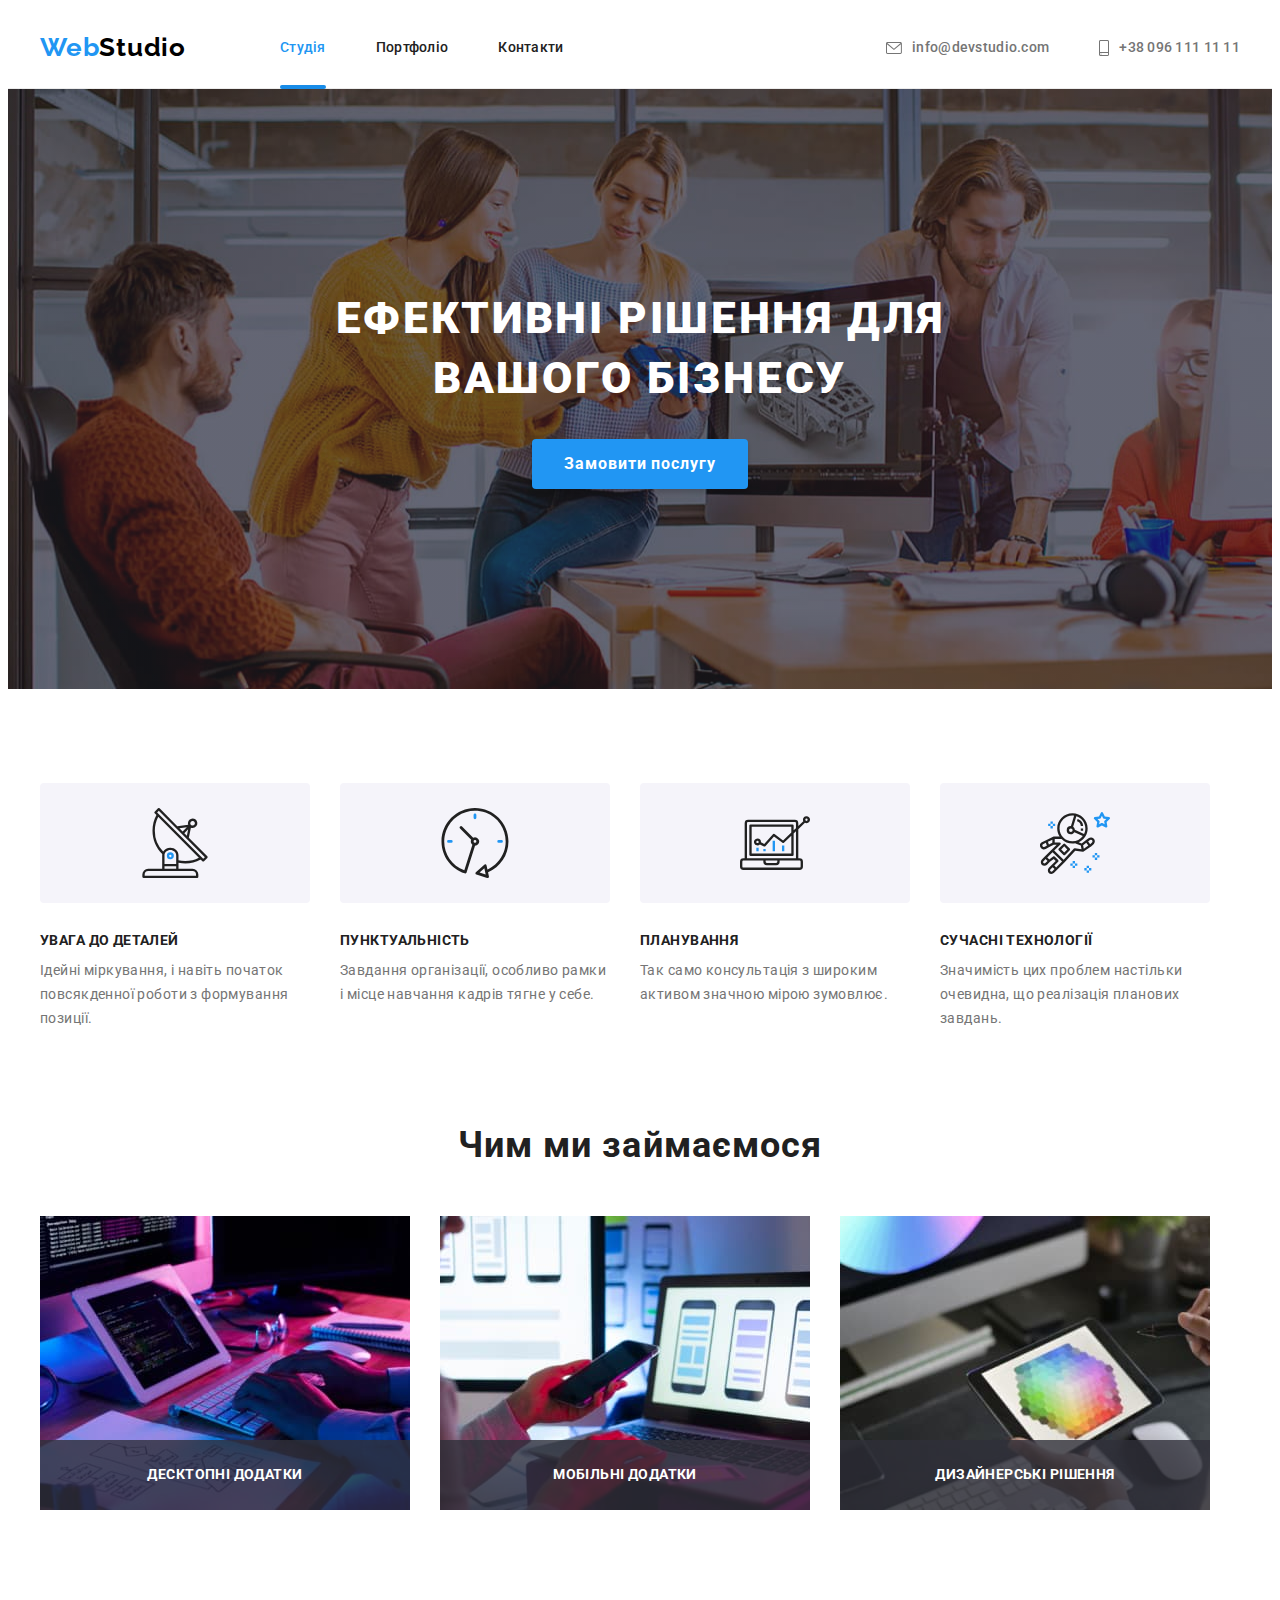
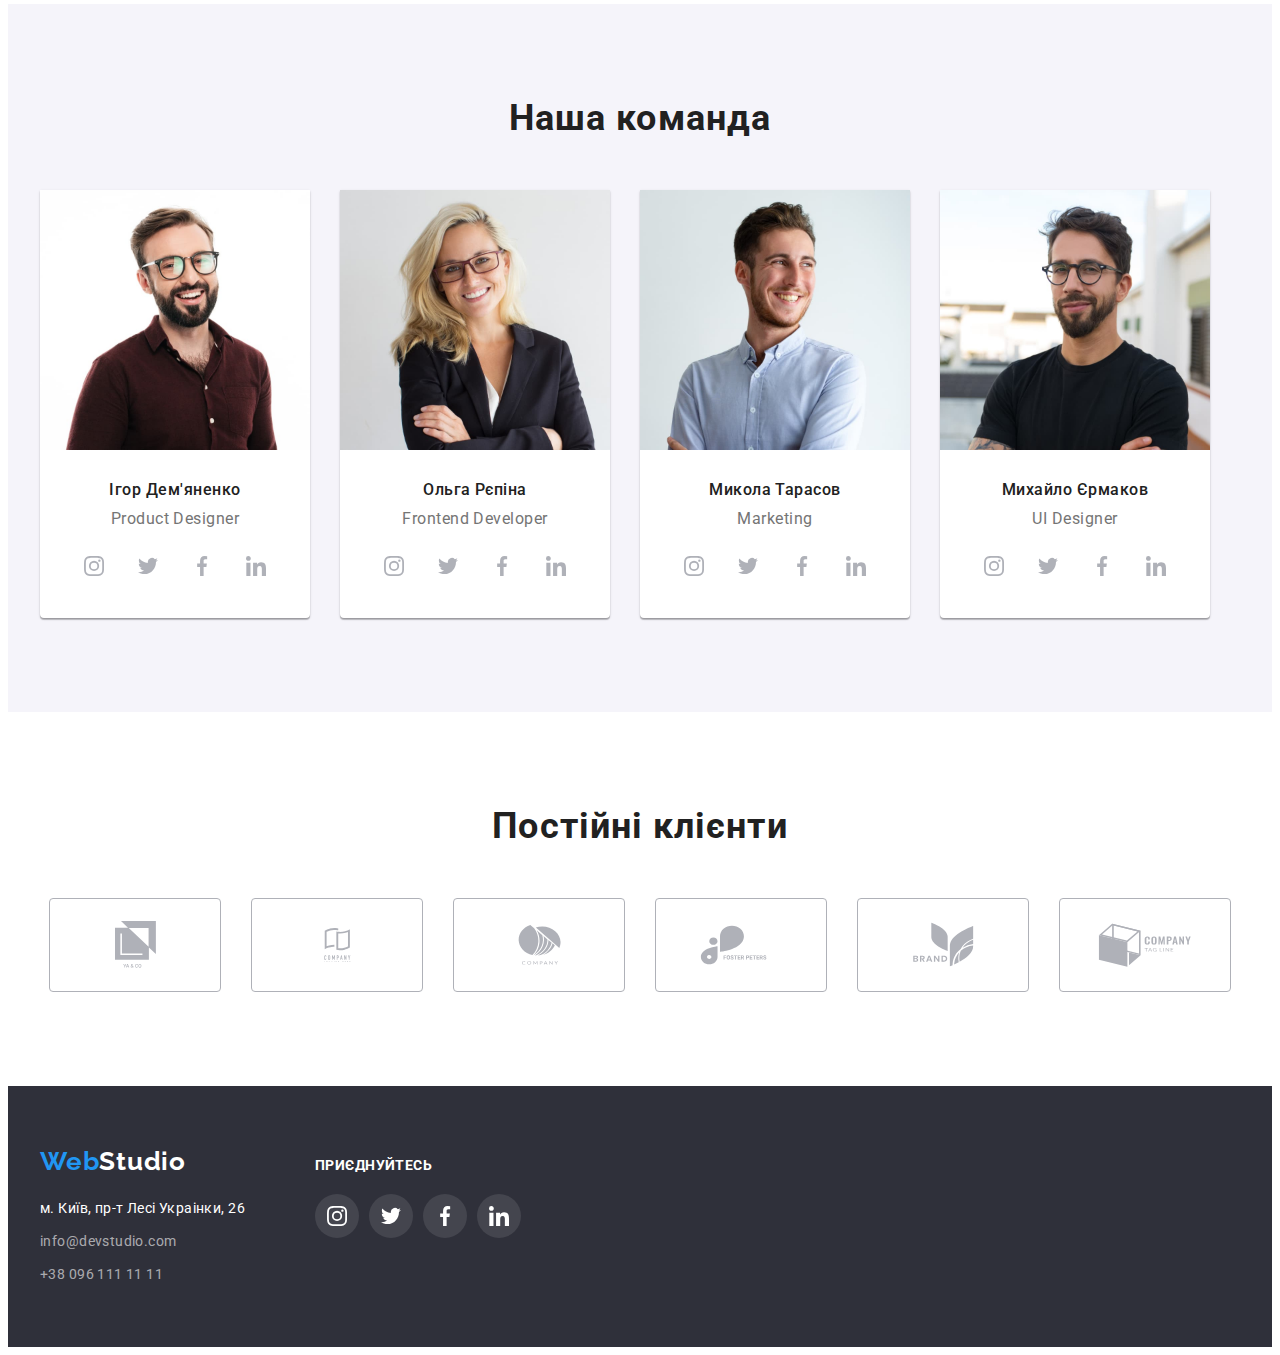
==== commit 076e04d2: "added aria label to icons" ====
--- a/index.html
+++ b/index.html
@@ -46,7 +46,11 @@
           </nav>
           <ul class="header-contacts nav-list">
             <li class="nav-item">
-              <a href="mailto:info@devstudio.com" class="nav-contacts-email">
+              <a
+                href="mailto:info@devstudio.com"
+                class="nav-contacts-email"
+                aria-label="mail"
+              >
                 <svg class="icon-contacts" width="16" height="12">
                   <use href="./images/icons.svg#icon-envelope"></use>
                 </svg>
@@ -54,7 +58,11 @@
               </a>
             </li>
             <li class="nav-item">
-              <a href="tel:+380961111111" class="nav-contacts-tel">
+              <a
+                href="tel:+380961111111"
+                class="nav-contacts-tel"
+                aria-label="phone"
+              >
                 <svg class="icon-contacts" width="10" height="16">
                   <use href="./images/icons.svg#icon-smartphone"></use>
                 </svg>
@@ -73,7 +81,7 @@
           <div class="container">
             <div class="hero-container">
               <h1 class="hero-title">Ефективні рішення для вашого бізнесу</h1>
-              <button type="button" class="hero-button">
+              <button type="button" class="hero-button" data-modal-open>
                 Замовити послугу
               </button>
             </div>
@@ -86,7 +94,7 @@
           <h2 class="visually-hidden">Наші переваги</h2>
           <ul class="advantages-list">
             <li class="advantages-item">
-              <div class="wrap-icon">
+              <div class="wrap-icon" aria-label="antenna">
                 <svg class="advantages-icon" width="70px" height="70px">
                   <use href="./images/icons.svg#icon-antenna"></use>
                 </svg>
@@ -98,7 +106,7 @@
               </p>
             </li>
             <li class="advantages-item">
-              <div class="wrap-icon">
+              <div class="wrap-icon" aria-label="clock">
                 <svg class="advantages-icon" width="70px" height="70px">
                   <use href="./images/icons.svg#icon-clock"></use>
                 </svg>
@@ -110,7 +118,7 @@
               </p>
             </li>
             <li class="advantages-item">
-              <div class="wrap-icon">
+              <div class="wrap-icon" aria-label="diagram">
                 <svg class="advantages-icon" width="70px" height="70px">
                   <use href="./images/icons.svg#icon-diagram"></use>
                 </svg>
@@ -121,7 +129,7 @@
               </p>
             </li>
             <li class="advantages-item">
-              <div class="wrap-icon">
+              <div class="wrap-icon" aria-label="astronaut">
                 <svg class="advantages-icon" width="70px" height="70px">
                   <use href="./images/icons.svg#icon-astronaut"></use>
                 </svg>
@@ -178,28 +186,48 @@
                 <p class="team-member-position">Product Designer</p>
                 <ul class="team-social">
                   <li class="team-social__item">
-                    <a class="team-social__link" href="#" target="_blank">
+                    <a
+                      class="team-social__link"
+                      href="#"
+                      target="_blank"
+                      aria-label="instagram"
+                    >
                       <svg class="team-icon" height="20" width="20">
                         <use href="./images/icons.svg#icon-instagram"></use>
                       </svg>
                     </a>
                   </li>
                   <li class="team-social__item">
-                    <a class="team-social__link" href="#" target="_blank">
+                    <a
+                      class="team-social__link"
+                      href="#"
+                      target="_blank"
+                      aria-label="twitter"
+                    >
                       <svg class="team-icon" height="20" width="20">
                         <use href="./images/icons.svg#icon-twitter"></use>
                       </svg>
                     </a>
                   </li>
                   <li class="team-social__item">
-                    <a class="team-social__link" href="#" target="_blank">
+                    <a
+                      class="team-social__link"
+                      href="#"
+                      target="_blank"
+                      aria-label="facebook"
+                    >
                       <svg class="team-icon" height="20" width="20">
                         <use href="./images/icons.svg#icon-facebook"></use>
                       </svg>
                     </a>
                   </li>
                   <li class="team-social__item">
-                    <a class="team-social__link" href="#" target="_blank">
+                    <a
+                      class="team-social__link"
+                      href="#"
+                      target="_blank"
+                      aria-label="linkedin"
+                    >
                       <svg class="team-icon" height="20" width="20">
                         <use href="./images/icons.svg#icon-linkedin"></use>
                       </svg>
@@ -220,28 +248,48 @@
                 <p class="team-member-position">Frontend Developer</p>
                 <ul class="team-social">
                   <li class="team-social__item">
-                    <a class="team-social__link" href="#" target="_blank">
+                    <a
+                      class="team-social__link"
+                      href="#"
+                      target="_blank"
+                      aria-label="instagram"
+                    >
                       <svg class="team-icon" height="20" width="20">
                         <use href="./images/icons.svg#icon-instagram"></use>
                       </svg>
                     </a>
                   </li>
                   <li class="team-social__item">
-                    <a class="team-social__link" href="#" target="_blank">
+                    <a
+                      class="team-social__link"
+                      href="#"
+                      target="_blank"
+                      aria-label="twitter"
+                    >
                       <svg class="team-icon" height="20" width="20">
                         <use href="./images/icons.svg#icon-twitter"></use>
                       </svg>
                     </a>
                   </li>
                   <li class="team-social__item">
-                    <a class="team-social__link" href="#" target="_blank">
+                    <a
+                      class="team-social__link"
+                      href="#"
+                      target="_blank"
+                      aria-label="facebook"
+                    >
                       <svg class="team-icon" height="20" width="20">
                         <use href="./images/icons.svg#icon-facebook"></use>
                       </svg>
                     </a>
                   </li>
                   <li class="team-social__item">
-                    <a class="team-social__link" href="#" target="_blank">
+                    <a
+                      class="team-social__link"
+                      href="#"
+                      target="_blank"
+                      aria-label="linkedin"
+                    >
                       <svg class="team-icon" height="20" width="20">
                         <use href="./images/icons.svg#icon-linkedin"></use>
                       </svg>
@@ -262,28 +310,48 @@
                 <p class="team-member-position">Marketing</p>
                 <ul class="team-social">
                   <li class="team-social__item">
-                    <a class="team-social__link" href="#" target="_blank">
+                    <a
+                      class="team-social__link"
+                      href="#"
+                      target="_blank"
+                      aria-label="instagram"
+                    >
                       <svg class="team-icon" height="20" width="20">
                         <use href="./images/icons.svg#icon-instagram"></use>
                       </svg>
                     </a>
                   </li>
                   <li class="team-social__item">
-                    <a class="team-social__link" href="#" target="_blank">
+                    <a
+                      class="team-social__link"
+                      href="#"
+                      target="_blank"
+                      aria-label="twitter"
+                    >
                       <svg class="team-icon" height="20" width="20">
                         <use href="./images/icons.svg#icon-twitter"></use>
                       </svg>
                     </a>
                   </li>
                   <li class="team-social__item">
-                    <a class="team-social__link" href="#" target="_blank">
+                    <a
+                      class="team-social__link"
+                      href="#"
+                      target="_blank"
+                      aria-label="facebook"
+                    >
                       <svg class="team-icon" height="20" width="20">
                         <use href="./images/icons.svg#icon-facebook"></use>
                       </svg>
                     </a>
                   </li>
                   <li class="team-social__item">
-                    <a class="team-social__link" href="#" target="_blank">
+                    <a
+                      class="team-social__link"
+                      href="#"
+                      target="_blank"
+                      aria-label="linkedin"
+                    >
                       <svg class="team-icon" height="20" width="20">
                         <use href="./images/icons.svg#icon-linkedin"></use>
                       </svg>
@@ -304,28 +372,48 @@
                 <p class="team-member-position">UI Designer</p>
                 <ul class="team-social">
                   <li class="team-social__item">
-                    <a class="team-social__link" href="#" target="_blank">
+                    <a
+                      class="team-social__link"
+                      href="#"
+                      target="_blank"
+                      aria-label="instagram"
+                    >
                       <svg class="team-icon" height="20" width="20">
                         <use href="./images/icons.svg#icon-instagram"></use>
                       </svg>
                     </a>
                   </li>
                   <li class="team-social__item">
-                    <a class="team-social__link" href="#" target="_blank">
+                    <a
+                      class="team-social__link"
+                      href="#"
+                      target="_blank"
+                      aria-label="twitter"
+                    >
                       <svg class="team-icon" height="20" width="20">
                         <use href="./images/icons.svg#icon-twitter"></use>
                       </svg>
                     </a>
                   </li>
                   <li class="team-social__item">
-                    <a class="team-social__link" href="#" target="_blank">
+                    <a
+                      class="team-social__link"
+                      href="#"
+                      target="_blank"
+                      aria-label="facebook"
+                    >
                       <svg class="team-icon" height="20" width="20">
                         <use href="./images/icons.svg#icon-facebook"></use>
                       </svg>
                     </a>
                   </li>
                   <li class="team-social__item">
-                    <a class="team-social__link" href="#" target="_blank">
+                    <a
+                      class="team-social__link"
+                      href="#"
+                      target="_blank"
+                      aria-label="linkedin"
+                    >
                       <svg class="team-icon" height="20" width="20">
                         <use href="./images/icons.svg#icon-linkedin"></use>
                       </svg>
@@ -343,42 +431,72 @@
           <h2 class="clients-title">Постійні клієнти</h2>
           <ul class="clients-list">
             <li class="clients-item">
-              <a class="clients-link" href="#" target="_blank">
+              <a
+                class="clients-link"
+                href="#"
+                target="_blank"
+                aria-label="client's logo"
+              >
                 <svg class="clients-icon" width="41px" height="47px">
                   <use href="./images/icons.svg#icon-logo-1"></use>
                 </svg>
               </a>
             </li>
             <li class="clients-item">
-              <a class="clients-link" href="#" target="_blank">
+              <a
+                class="clients-link"
+                href="#"
+                target="_blank"
+                aria-label="client's logo"
+              >
                 <svg class="clients-icon" width="39px" height="34px">
                   <use href="./images/icons.svg#icon-logo-2"></use>
                 </svg>
               </a>
             </li>
             <li class="clients-item">
-              <a class="clients-link" href="#" target="_blank">
+              <a
+                class="clients-link"
+                href="#"
+                target="_blank"
+                aria-label="client's logo"
+              >
                 <svg class="clients-icon" width="43px" height="43px">
                   <use href="./images/icons.svg#icon-logo-3"></use>
                 </svg>
               </a>
             </li>
             <li class="clients-item">
-              <a class="clients-link" href="#" target="_blank">
+              <a
+                class="clients-link"
+                href="#"
+                target="_blank"
+                aria-label="client's logo"
+              >
                 <svg class="clients-icon" width="85px" height="40px">
                   <use href="./images/icons.svg#icon-logo-4"></use>
                 </svg>
               </a>
             </li>
             <li class="clients-item">
-              <a class="clients-link" href="#" target="_blank">
+              <a
+                class="clients-link"
+                href="#"
+                target="_blank"
+                aria-label="client's logo"
+              >
                 <svg class="clients-icon" width="63px" height="45px">
                   <use href="./images/icons.svg#icon-logo-5"></use>
                 </svg>
               </a>
             </li>
             <li class="clients-item">
-              <a class="clients-link" href="#" target="_blank">
+              <a
+                class="clients-link"
+                href="#"
+                target="_blank"
+                aria-label="client's logo"
+              >
                 <svg class="clients-icon" width="94px" height="44px">
                   <use href="./images/icons.svg#icon-logo-6"></use>
                 </svg>
@@ -424,28 +542,48 @@
             <p class="subscribe-subtitle">приєднуйтесь</p>
             <ul class="footer-social">
               <li class="footer-social__item">
-                <a class="footer-social__link" href="#" target="_blank">
+                <a
+                  class="footer-social__link"
+                  href="#"
+                  target="_blank"
+                  aria-label="instagram"
+                >
                   <svg class="footer-social__icon" height="20" width="20">
                     <use href="./images/icons.svg#icon-instagram"></use>
                   </svg>
                 </a>
               </li>
               <li class="footer-social__item">
-                <a class="footer-social__link" href="#" target="_blank">
+                <a
+                  class="footer-social__link"
+                  href="#"
+                  target="_blank"
+                  aria-label="twitter"
+                >
                   <svg class="footer-social__icon" height="20" width="20">
                     <use href="./images/icons.svg#icon-twitter"></use>
                   </svg>
                 </a>
               </li>
               <li class="footer-social__item">
-                <a class="footer-social__link" href="#" target="_blank">
+                <a
+                  class="footer-social__link"
+                  href="#"
+                  target="_blank"
+                  aria-label="facebook"
+                >
                   <svg class="footer-social__icon" height="20" width="20">
                     <use href="./images/icons.svg#icon-facebook"></use>
                   </svg>
                 </a>
               </li>
               <li class="footer-social__item">
-                <a class="footer-social__link" href="#" target="_blank">
+                <a
+                  class="footer-social__link"
+                  href="#"
+                  target="_blank"
+                  aria-label="linkedin"
+                >
                   <svg class="footer-social__icon" height="20" width="20">
                     <use href="./images/icons.svg#icon-linkedin"></use>
                   </svg>
@@ -456,5 +594,23 @@
         </div>
       </div>
     </footer>
+
+    <!-- MODAL WINDOW -->
+    <div class="backdrop is-hidden" data-modal>
+      <div class="modal">
+        <button
+          class="modal-btn"
+          type="button"
+          data-modal-close
+          aria-label="close modal window"
+        >
+          <svg width="15px" height="15px">
+            <use class="icon-modal" href="./images/icons.svg#icon-cross"></use>
+          </svg>
+        </button>
+      </div>
+    </div>
+    <!-- JS SCRIPT -->
+    <script src="./js/modal.js"></script>
   </body>
 </html>
--- a/css/styles.css
+++ b/css/styles.css
@@ -263,6 +263,10 @@
   gap: 30px;
 }
 
+.advantages-item {
+  max-width: 270px;
+}
+
 /* .advantages-item:not(:last-child) {
   margin-right: 30px;
 } */
@@ -271,7 +275,6 @@
   display: flex;
   justify-content: center;
   align-items: center;
-  max-width: 270px;
   height: 120px;
   background-color: #f5f4fa;
   border-radius: 4px;
@@ -667,3 +670,66 @@
   letter-spacing: 0.03em;
   color: var(--primary-text-color);
 }
+
+/* MODAL WINDOW */
+.backdrop {
+  position: fixed;
+  top: 0;
+  left: 0;
+
+  width: 100%;
+  height: 100%;
+  background-color: rgba(0, 0, 0, 0.4);
+  transition: visibility 1000ms, transform 1000ms, opacity 1000ms;
+}
+
+.backdrop.is-hidden {
+  visibility: hidden;
+  opacity: 0;
+  pointer-events: none;
+  transform: scale(0);
+}
+
+.modal {
+  position: absolute;
+  top: 50%;
+  left: 50%;
+  transform: translate(-50%, -50%);
+
+  width: 528px;
+  height: 581px;
+  border-radius: 20px;
+
+  background: var(--primary-background-color);
+  box-shadow: 0px 1px 3px rgba(0, 0, 0, 0.12), 0px 1px 1px rgba(0, 0, 0, 0.14),
+    0px 2px 1px rgba(0, 0, 0, 0.2);
+  border-radius: 4px;
+}
+
+.modal-btn {
+  position: absolute;
+  top: 8px;
+  right: 8px;
+  width: 30px;
+  height: 30px;
+  padding: 0;
+  border-radius: 50%;
+  cursor: pointer;
+
+  background: var(--primary-background-color);
+  border: 1px solid rgba(0, 0, 0, 0.1);
+
+  display: flex;
+  justify-content: center;
+  align-items: center;
+
+  transition: color var(--animation);
+}
+
+.modal-btn:hover {
+  color: var(--icons-bg-color);
+}
+
+.icon-modal {
+  fill: currentColor;
+}
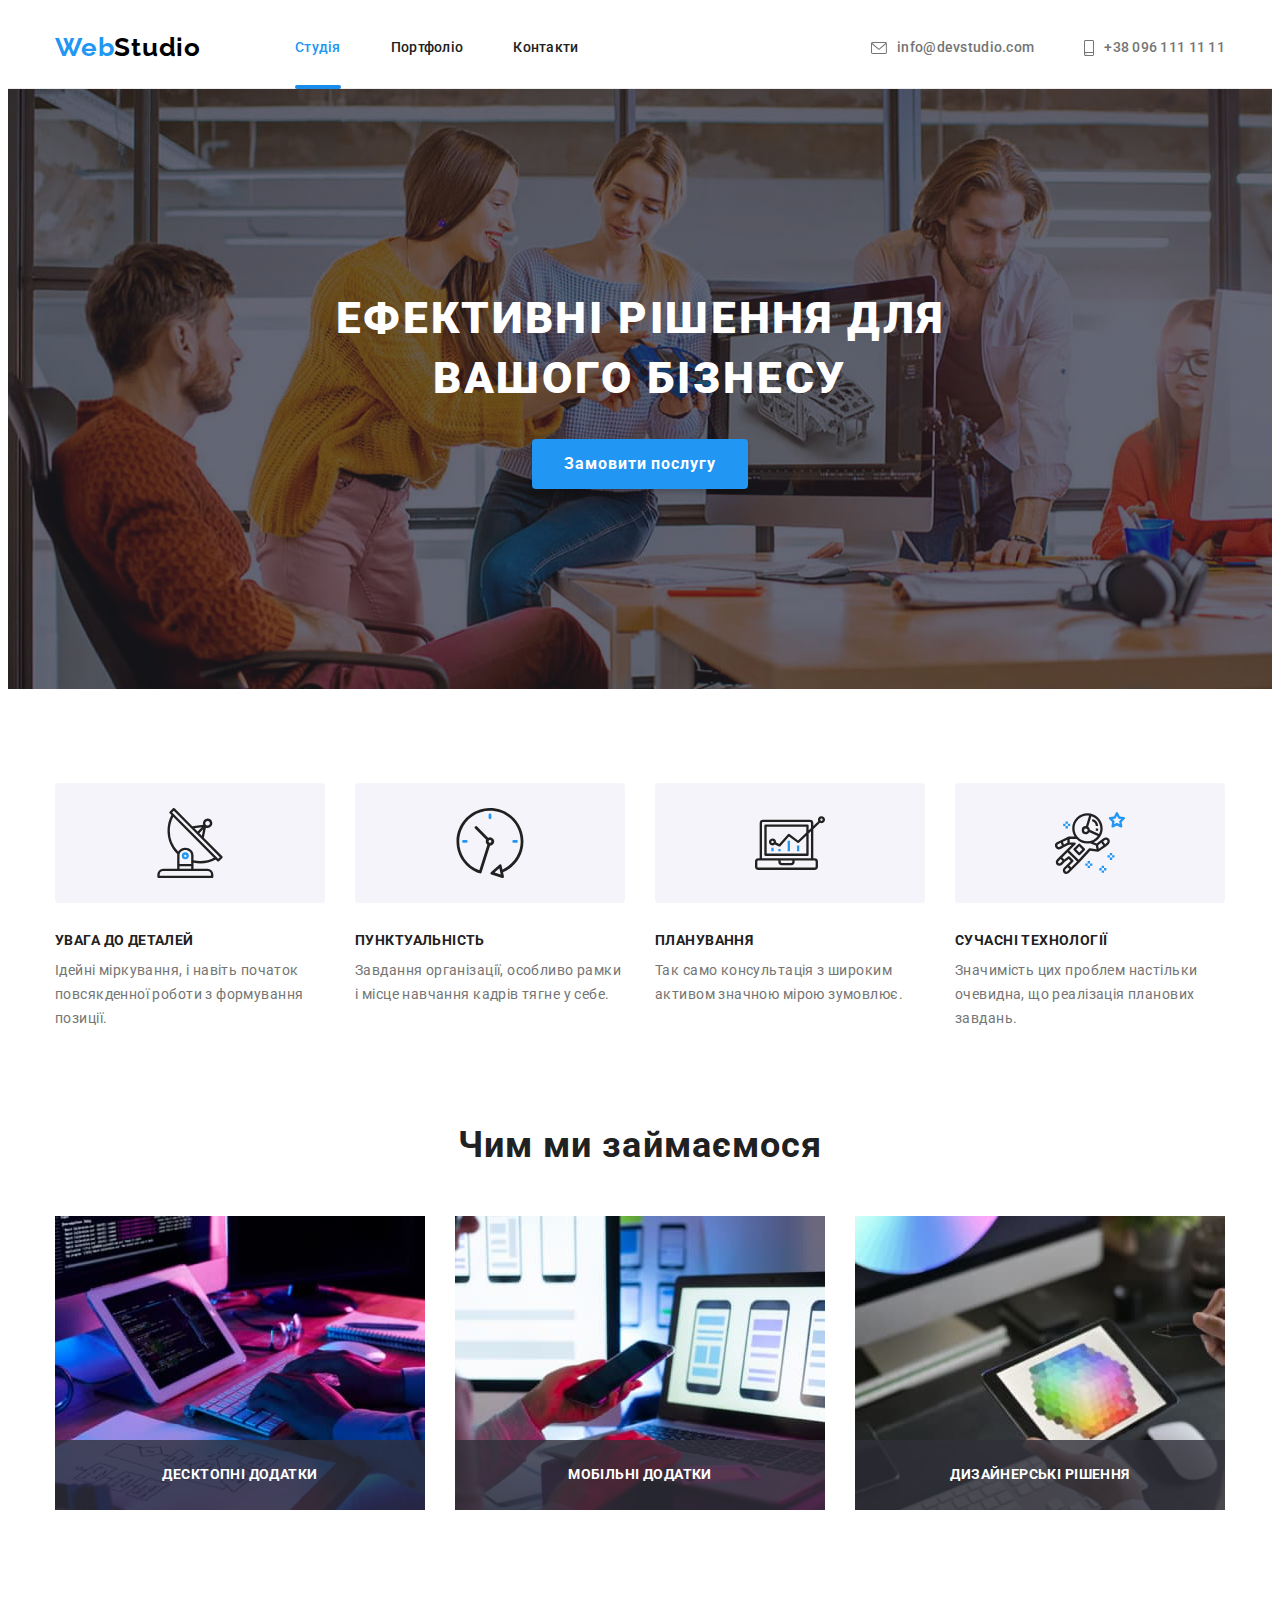
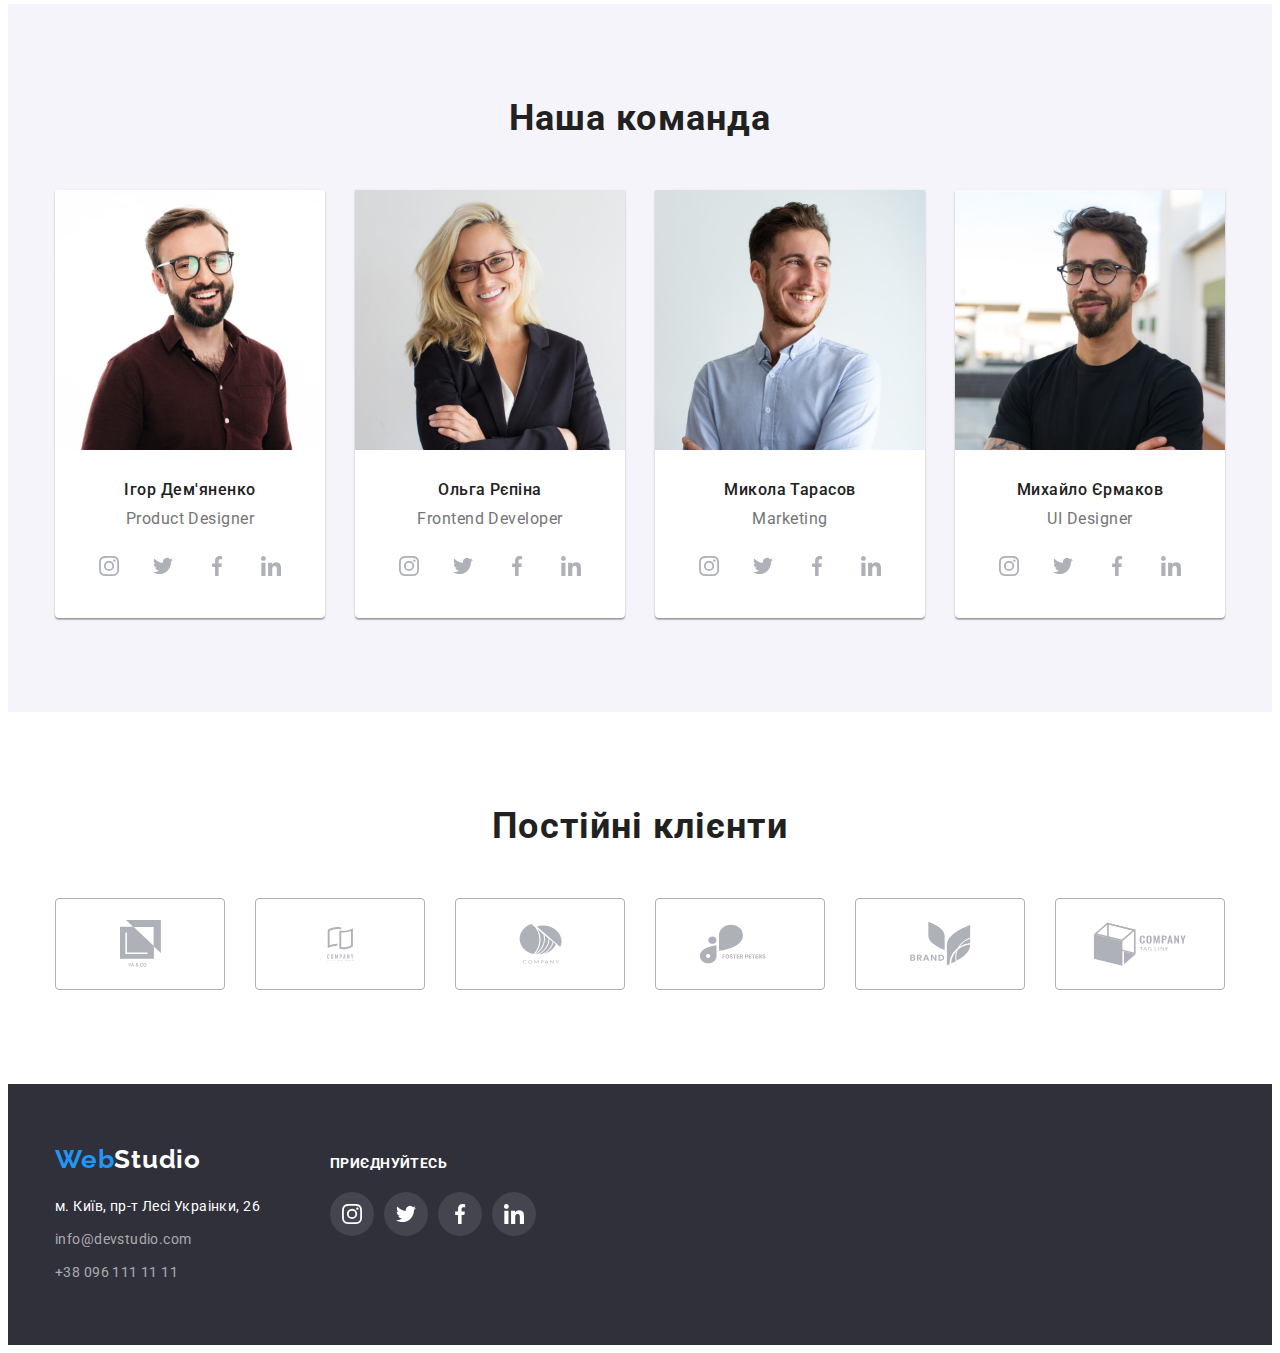
==== commit 6548178e: "updated flex-grid" ====
--- a/index.html
+++ b/index.html
@@ -92,9 +92,9 @@
       <section class="advantages section">
         <div class="container">
           <h2 class="visually-hidden">Наші переваги</h2>
-          <ul class="advantages-list">
-            <li class="advantages-item">
-              <div class="wrap-icon" aria-label="antenna">
+          <ul class="advantages-list cards-set">
+            <li class="advantages-item cards-set-item">
+              <div class="wrap-icon">
                 <svg class="advantages-icon" width="70px" height="70px">
                   <use href="./images/icons.svg#icon-antenna"></use>
                 </svg>
@@ -105,8 +105,8 @@
                 формування позиції.
               </p>
             </li>
-            <li class="advantages-item">
-              <div class="wrap-icon" aria-label="clock">
+            <li class="advantages-item cards-set-item">
+              <div class="wrap-icon">
                 <svg class="advantages-icon" width="70px" height="70px">
                   <use href="./images/icons.svg#icon-clock"></use>
                 </svg>
@@ -117,8 +117,8 @@
                 тягне у себе.
               </p>
             </li>
-            <li class="advantages-item">
-              <div class="wrap-icon" aria-label="diagram">
+            <li class="advantages-item cards-set-item">
+              <div class="wrap-icon">
                 <svg class="advantages-icon" width="70px" height="70px">
                   <use href="./images/icons.svg#icon-diagram"></use>
                 </svg>
@@ -128,8 +128,8 @@
                 Так само консультація з широким активом значною мірою зумовлює.
               </p>
             </li>
-            <li class="advantages-item">
-              <div class="wrap-icon" aria-label="astronaut">
+            <li class="advantages-item cards-set-item">
+              <div class="wrap-icon">
                 <svg class="advantages-icon" width="70px" height="70px">
                   <use href="./images/icons.svg#icon-astronaut"></use>
                 </svg>
@@ -147,20 +147,20 @@
       <section class="services section">
         <div class="container">
           <h2 class="services-title">Чим ми займаємося</h2>
-          <ul class="services-list">
-            <li class="services-item">
+          <ul class="services-list cards-set">
+            <li class="services-item cards-set-item">
               <div class="services-thumb">
                 <img src="images/box-1.jpg" alt="our services" width="370" />
                 <p class="services-description">Десктопні додатки</p>
               </div>
             </li>
-            <li class="services-item">
+            <li class="services-item cards-set-item">
               <div class="services-thumb">
                 <img src="images/box-2.jpg" alt="our services" width="370" />
                 <p class="services-description">Мобільні додатки</p>
               </div>
             </li>
-            <li class="services-item">
+            <li class="services-item cards-set-item">
               <div class="services-thumb">
                 <img src="images/box-3.jpg" alt="our services" width="370" />
                 <p class="services-description">Дизайнерські рішення</p>
@@ -173,8 +173,8 @@
       <section class="team section">
         <div class="container">
           <h2 class="team-title">Наша команда</h2>
-          <ul class="team-list">
-            <li class="team-item">
+          <ul class="team-list cards-set">
+            <li class="team-item cards-set-item">
               <img
                 class="team-member-picture"
                 src="images/Igor.jpg"
@@ -236,7 +236,7 @@
                 </ul>
               </div>
             </li>
-            <li class="team-item">
+            <li class="team-item cards-set-item">
               <img
                 class="team-member-picture"
                 src="images/Olga.jpg"
@@ -298,7 +298,7 @@
                 </ul>
               </div>
             </li>
-            <li class="team-item">
+            <li class="team-item cards-set-item">
               <img
                 class="team-member-picture"
                 src="images/Mykola.jpg"
@@ -360,7 +360,7 @@
                 </ul>
               </div>
             </li>
-            <li class="team-item">
+            <li class="team-item cards-set-item">
               <img
                 class="team-member-picture"
                 src="images/Mykhailo.jpg"
@@ -429,8 +429,8 @@
       <section class="clients section">
         <div class="container">
           <h2 class="clients-title">Постійні клієнти</h2>
-          <ul class="clients-list">
-            <li class="clients-item">
+          <ul class="clients-list cards-set">
+            <li class="clients-item cards-set-item">
               <a
                 class="clients-link"
                 href="#"
@@ -442,7 +442,7 @@
                 </svg>
               </a>
             </li>
-            <li class="clients-item">
+            <li class="clients-item cards-set-item">
               <a
                 class="clients-link"
                 href="#"
@@ -454,7 +454,7 @@
                 </svg>
               </a>
             </li>
-            <li class="clients-item">
+            <li class="clients-item cards-set-item">
               <a
                 class="clients-link"
                 href="#"
@@ -466,7 +466,7 @@
                 </svg>
               </a>
             </li>
-            <li class="clients-item">
+            <li class="clients-item cards-set-item">
               <a
                 class="clients-link"
                 href="#"
@@ -478,7 +478,7 @@
                 </svg>
               </a>
             </li>
-            <li class="clients-item">
+            <li class="clients-item cards-set-item">
               <a
                 class="clients-link"
                 href="#"
@@ -490,7 +490,7 @@
                 </svg>
               </a>
             </li>
-            <li class="clients-item">
+            <li class="clients-item cards-set-item">
               <a
                 class="clients-link"
                 href="#"
--- a/css/styles.css
+++ b/css/styles.css
@@ -14,11 +14,19 @@
   --icons-hover-color: #fff;
 
   /*  */
-  --items: 3;
+  --items: 4;
   --indent: 30px;
 
   /* animation */
   --animation: 250ms cubic-bezier(0.4, 0, 0.2, 1);
+}
+
+/* reset */
+
+*,
+::after,
+::before {
+  box-sizing: border-box;
 }
 
 ul {
@@ -55,6 +63,8 @@
   height: auto;
 }
 
+/* BASE STYLES */
+
 /* Body */
 body {
   color: var(--text-color);
@@ -74,6 +84,18 @@
 .section {
   padding-top: 94px;
   padding-bottom: 94px;
+}
+
+/* cards set */
+
+.cards-set {
+  display: flex;
+  flex-wrap: wrap;
+  gap: var(--indent);
+}
+
+.cards-set-item {
+  flex-basis: calc((100% - var(--indent) * (var(--items) - 1)) / var(--items));
 }
 
 /* header for index.html and portfolio.html */
@@ -259,12 +281,7 @@
 }
 
 .advantages-list {
-  display: flex;
-  gap: 30px;
-}
-
-.advantages-item {
-  max-width: 270px;
+  --items: 4;
 }
 
 /* .advantages-item:not(:last-child) {
@@ -316,11 +333,7 @@
 }
 
 .services-list {
-  display: flex;
-}
-
-.services-item:not(:last-child) {
-  margin-right: 30px;
+  --items: 3;
 }
 
 .services-thumb {
@@ -364,10 +377,6 @@
   box-shadow: 0px 1px 3px rgba(0, 0, 0, 0.12), 0px 1px 1px rgba(0, 0, 0, 0.14),
     0px 2px 1px rgba(0, 0, 0, 0.2);
   border-radius: 0px 0px 4px 4px;
-}
-
-.team-item:not(:last-child) {
-  margin-right: 30px;
 }
 
 .team-wrap {
@@ -426,9 +435,8 @@
 /* section 5 - our clients */
 
 .clients-list {
-  display: flex;
-  justify-content: center;
-  gap: 30px;
+  --items: 6;
+  justify-content: center;
 }
 
 .clients-title {
@@ -607,12 +615,17 @@
   gap: var(--indent);
 }
 .portfolio-item {
-  flex-basis: calc((100% - var(--indent) * (var(--items)-1)) / var(--items));
-  transition: background var(--animation), box-shadow var(--animation);
-}
-.portfolio-item:hover,
-.portfolio-item:focus {
+  flex-basis: calc((100% - var(--indent) * (var(--items) - 1)) / var(--items));
   background: var(--primary-white-color);
+}
+
+.portfolio-link {
+  display: block;
+  transition: box-shadow var(--animation);
+}
+
+.portfolio-link:hover,
+.portfolio-link:focus {
   box-shadow: 0px 1px 1px rgba(0, 0, 0, 0.12), 0px 4px 4px rgba(0, 0, 0, 0.06),
     1px 4px 6px rgba(0, 0, 0, 0.16);
 }
@@ -634,7 +647,8 @@
   transition: transform var(--animation);
 }
 
-.portfolio-item:hover .overlay {
+.portfolio-link:hover .overlay,
+.portfolio-link:focus .overlay {
   transform: translatey(0);
   transition: transform var(--animation);
 }
@@ -654,6 +668,7 @@
   padding-bottom: 20px;
   padding-left: 24px;
   border: 1px solid #eeeeee;
+  border-top: none;
 }
 
 .portfolio-subtitle {
@@ -698,9 +713,8 @@
 
   width: 528px;
   height: 581px;
-  border-radius: 20px;
-
-  background: var(--primary-background-color);
+
+  background: var(--primary-white-color);
   box-shadow: 0px 1px 3px rgba(0, 0, 0, 0.12), 0px 1px 1px rgba(0, 0, 0, 0.14),
     0px 2px 1px rgba(0, 0, 0, 0.2);
   border-radius: 4px;
@@ -726,7 +740,8 @@
   transition: color var(--animation);
 }
 
-.modal-btn:hover {
+.modal-btn:hover,
+.modal-btn:focus {
   color: var(--icons-bg-color);
 }
 
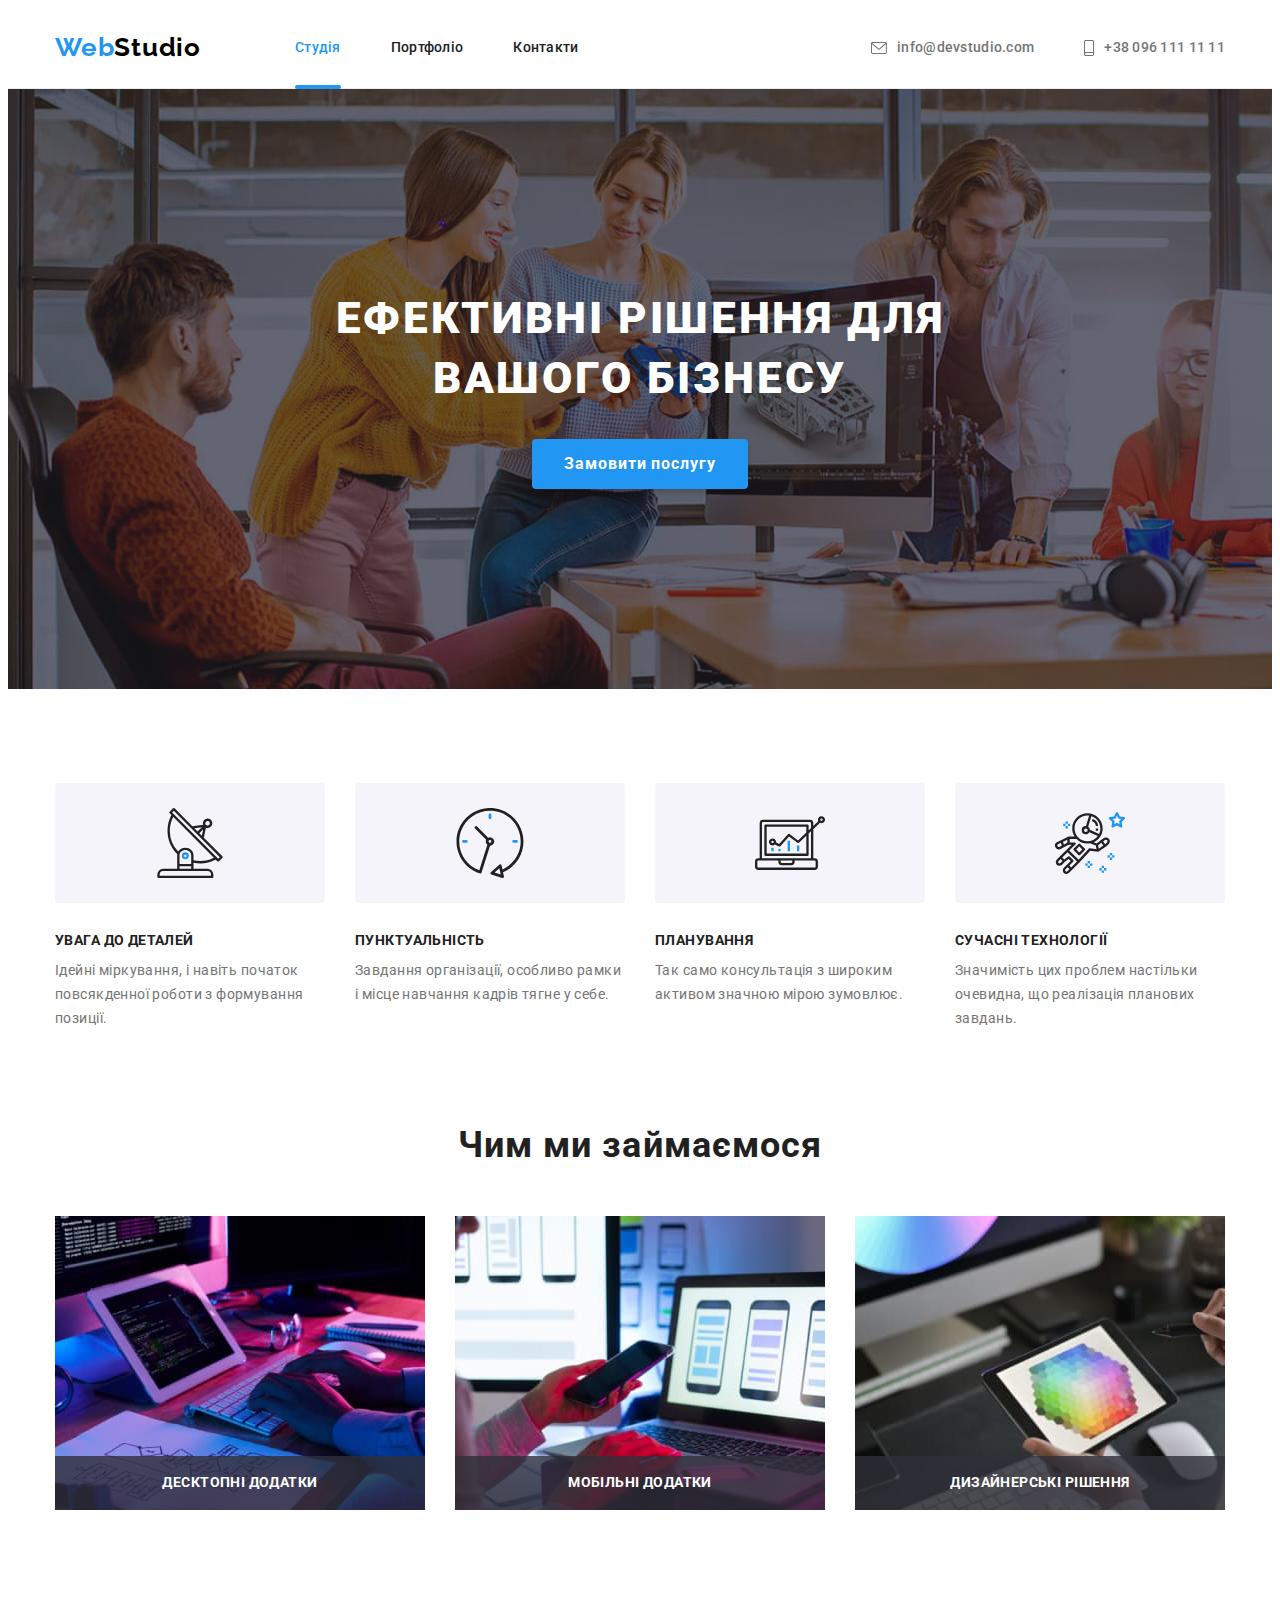
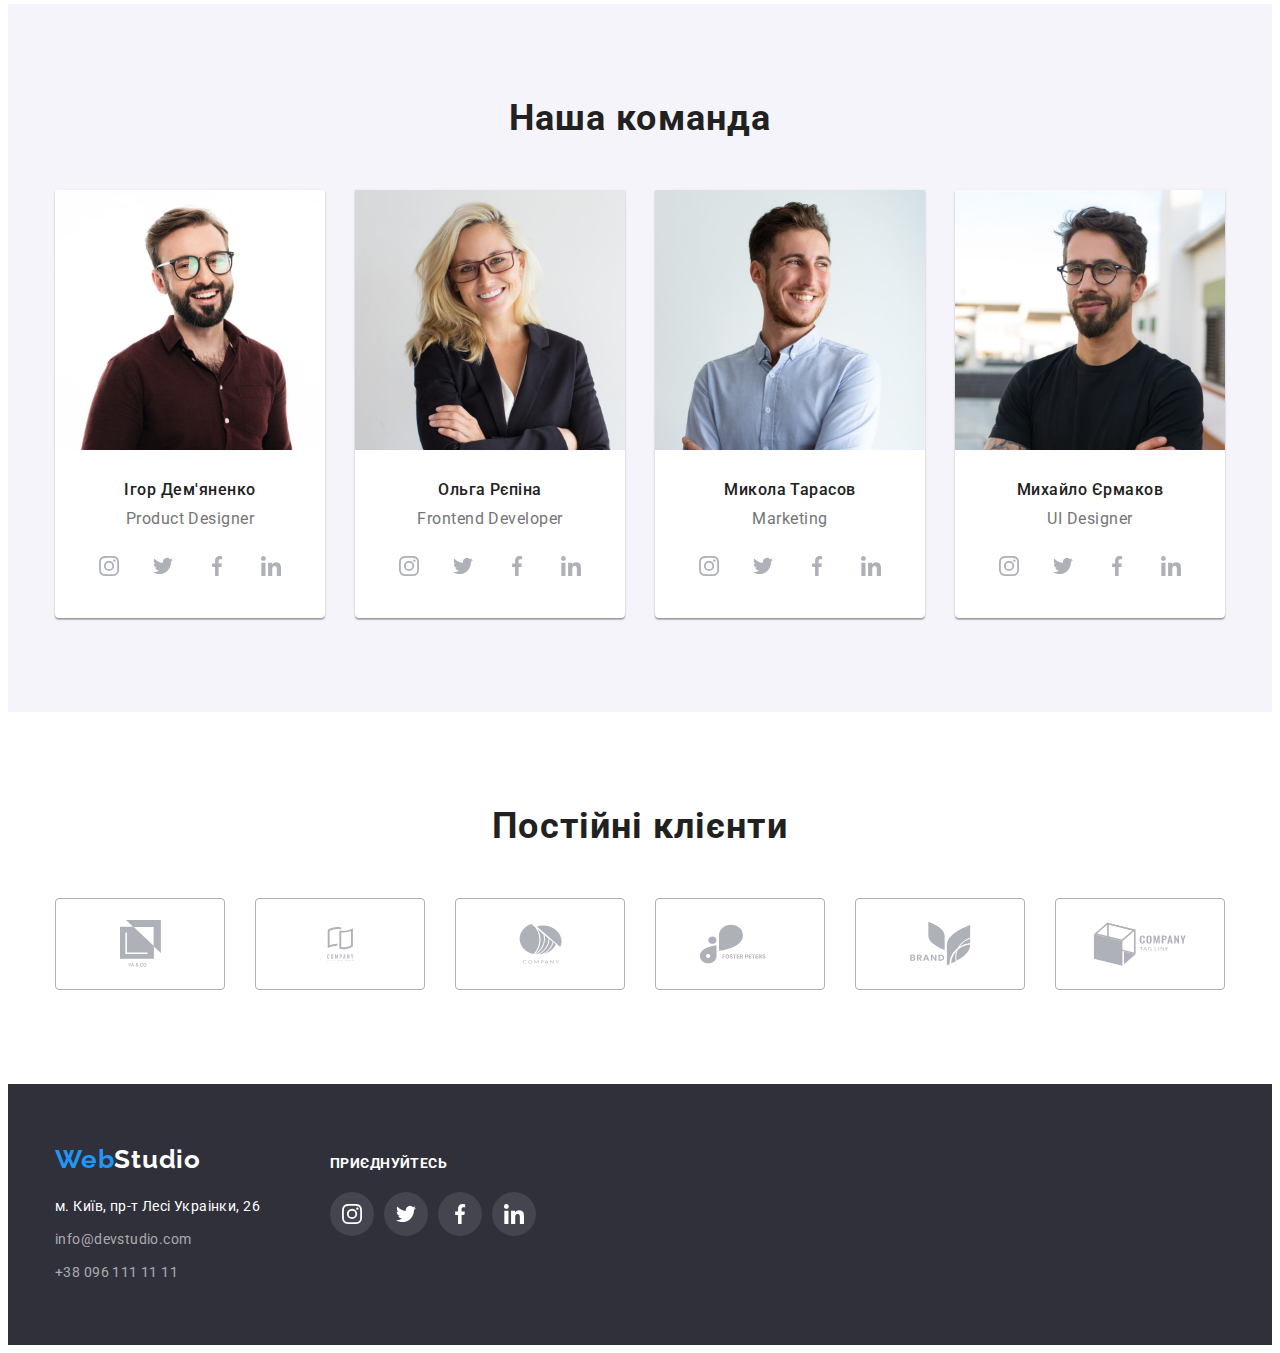
==== commit 894f4be0: "updated hover and focus transition" ====
--- a/index.html
+++ b/index.html
@@ -48,7 +48,7 @@
             <li class="nav-item">
               <a
                 href="mailto:info@devstudio.com"
-                class="nav-contacts-email"
+                class="nav-contacts"
                 aria-label="mail"
               >
                 <svg class="icon-contacts" width="16" height="12">
@@ -60,7 +60,7 @@
             <li class="nav-item">
               <a
                 href="tel:+380961111111"
-                class="nav-contacts-tel"
+                class="nav-contacts"
                 aria-label="phone"
               >
                 <svg class="icon-contacts" width="10" height="16">
@@ -151,19 +151,25 @@
             <li class="services-item cards-set-item">
               <div class="services-thumb">
                 <img src="images/box-1.jpg" alt="our services" width="370" />
-                <p class="services-description">Десктопні додатки</p>
+                <div class="services-overlay">
+                  <p class="services-description">Десктопні додатки</p>
+                </div>
               </div>
             </li>
             <li class="services-item cards-set-item">
               <div class="services-thumb">
                 <img src="images/box-2.jpg" alt="our services" width="370" />
-                <p class="services-description">Мобільні додатки</p>
+                <div class="services-overlay">
+                  <p class="services-description">Мобільні додатки</p>
+                </div>
               </div>
             </li>
             <li class="services-item cards-set-item">
               <div class="services-thumb">
                 <img src="images/box-3.jpg" alt="our services" width="370" />
-                <p class="services-description">Дизайнерські рішення</p>
+                <div class="services-overlay">
+                  <p class="services-description">Дизайнерські рішення</p>
+                </div>
               </div>
             </li>
           </ul>
--- a/css/styles.css
+++ b/css/styles.css
@@ -5,6 +5,9 @@
   --button-color: #188ce8;
   --primary-white-color: #ffffff;
   --primary-text-color: #757575;
+
+  /* backgroung colors */
+  --background-white-color: #ffffff;
   --primary-background-color: #f5f4fa;
   --secondary-backgroung-color: #2f303a;
 
@@ -19,6 +22,7 @@
 
   /* animation */
   --animation: 250ms cubic-bezier(0.4, 0, 0.2, 1);
+  --animation-slow: 1000ms cubic-bezier(0.4, 0, 0.2, 1);
 }
 
 /* reset */
@@ -143,18 +147,9 @@
   margin-right: 50px;
 }
 
-.nav-item {
+.nav-link {
   position: relative;
-  transition: color var(--animation);
-}
-
-.nav-item a:hover,
-.nav-item a:focus {
-  color: var(--link-color);
-}
-
-.nav-link {
-  display: inline-block;
+  display: block;
   padding-top: 32px;
   padding-bottom: 32px;
 
@@ -164,21 +159,36 @@
   letter-spacing: 0.02em;
   text-decoration: none;
   color: var(--text-color);
+  transition: color var(--animation);
+}
+
+.nav-link:hover,
+.nav-link:focus {
+  color: var(--link-color);
 }
 
 .nav-link-current {
-  color: #2196f3;
-}
-
-.nav-link-current::after {
+  color: var(--link-color);
+}
+
+.nav-link::after {
   content: "";
   position: absolute;
+  left: 0;
   bottom: -1px;
   display: block;
-  width: 100%;
+  width: 0;
   height: 4px;
   border-radius: 2px;
-  background-color: var(--button-color);
+  background-color: var(--link-color);
+
+  transition: width var(--animation);
+}
+
+.nav-link-current::after,
+.nav-link:hover::after,
+.nav-link:focus::after {
+  width: 100%;
 }
 
 /* header contacts */
@@ -186,8 +196,7 @@
   margin-left: auto;
 }
 
-.nav-contacts-email,
-.nav-contacts-tel {
+.nav-contacts {
   display: flex;
   align-items: center;
   padding-top: 32px;
@@ -198,6 +207,12 @@
   letter-spacing: 0.02em;
   text-decoration: none;
   color: var(--primary-text-color);
+  transition: color var(--animation);
+}
+
+.nav-contacts:hover,
+.nav-contacts:focus {
+  color: var(--link-color);
 }
 
 .icon-contacts {
@@ -247,7 +262,7 @@
 .hero-button {
   width: 216px;
   height: 50px;
-  background: var(--link-color);
+  background-color: var(--link-color);
   box-shadow: 0px 4px 4px rgba(0, 0, 0, 0.15);
   border: none;
   border-radius: 4px;
@@ -258,12 +273,12 @@
   text-align: center;
   color: var(--primary-white-color);
   cursor: pointer;
-  transition: background var(--animation);
+  transition: background-color var(--animation);
 }
 
 .hero-button:hover,
 .hero-button:focus {
-  background: var(--button-color);
+  background-color: var(--button-color);
 }
 
 /* section 2 - advantages */
@@ -340,15 +355,21 @@
   position: relative;
 }
 
-.services-description {
+.services-overlay {
+  display: flex;
+  justify-content: center;
+  align-items: center;
   position: absolute;
   left: 0;
   bottom: 0;
   width: 100%;
-
+  height: 30px;
   padding-top: 27px;
   padding-bottom: 27px;
-
+  background: rgba(47, 48, 58, 0.8);
+}
+
+.services-description {
   font-family: "Roboto";
   font-weight: 700;
   font-size: 14px;
@@ -357,7 +378,6 @@
   letter-spacing: 0.03em;
   text-transform: uppercase;
   color: var(--primary-white-color);
-  background: rgba(47, 48, 58, 0.8);
 }
 
 /* section 4 - team */
@@ -610,6 +630,7 @@
 /* portfolio examples */
 
 .portfolio-examples {
+  --items: 3;
   display: flex;
   flex-wrap: wrap;
   gap: var(--indent);
@@ -620,7 +641,9 @@
 }
 
 .portfolio-link {
-  display: block;
+  display: flex;
+  flex-direction: column;
+  height: 100%;
   transition: box-shadow var(--animation);
 }
 
@@ -641,6 +664,7 @@
   left: 0;
   width: 100%;
   height: 100%;
+  padding: 63px 24px;
   background-color: rgba(33, 150, 243, 0.9);
 
   transform: translatey(100%);
@@ -650,7 +674,6 @@
 .portfolio-link:hover .overlay,
 .portfolio-link:focus .overlay {
   transform: translatey(0);
-  transition: transform var(--animation);
 }
 
 .overlay > p {
@@ -659,14 +682,13 @@
   font-size: 18px;
   line-height: 1.55;
   letter-spacing: 0.03em;
-  padding: 63px 24px;
+
   color: var(--primary-white-color);
 }
 
 .portfolio-text {
-  padding-top: 20px;
-  padding-bottom: 20px;
-  padding-left: 24px;
+  flex: 1 0 auto;
+  padding: 20px 24px;
   border: 1px solid #eeeeee;
   border-top: none;
 }
@@ -691,11 +713,20 @@
   position: fixed;
   top: 0;
   left: 0;
+  /* bottom: 0;
+  right: 0; */
+
+  /* overflow-y: auto;
+  overflow-x: hidden; */
+
+  z-index: 10;
 
   width: 100%;
   height: 100%;
   background-color: rgba(0, 0, 0, 0.4);
-  transition: visibility 1000ms, transform 1000ms, opacity 1000ms;
+
+  transition: visibility var(--animation-slow), transform var(--animation-slow),
+    opacity var(--animation-slow);
 }
 
 .backdrop.is-hidden {
@@ -714,7 +745,7 @@
   width: 528px;
   height: 581px;
 
-  background: var(--primary-white-color);
+  background-color: var(--background-white-color);
   box-shadow: 0px 1px 3px rgba(0, 0, 0, 0.12), 0px 1px 1px rgba(0, 0, 0, 0.14),
     0px 2px 1px rgba(0, 0, 0, 0.2);
   border-radius: 4px;
@@ -730,7 +761,7 @@
   border-radius: 50%;
   cursor: pointer;
 
-  background: var(--primary-background-color);
+  background-color: var(--background-white-color);
   border: 1px solid rgba(0, 0, 0, 0.1);
 
   display: flex;
